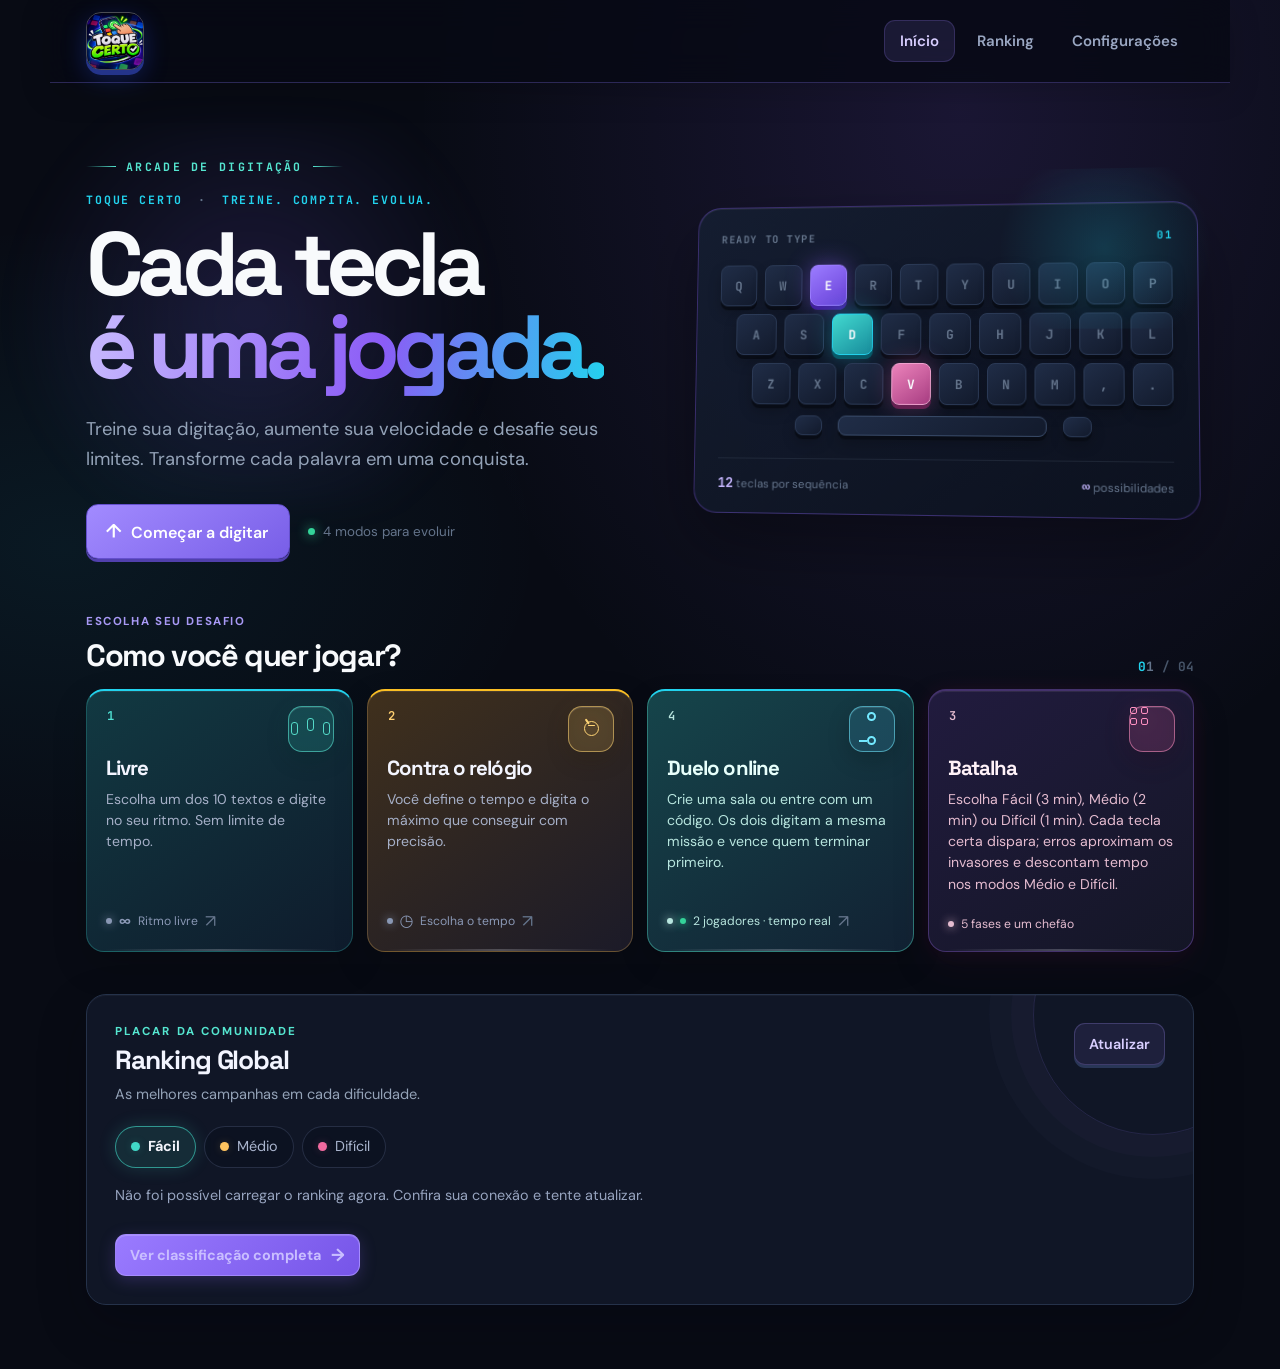
==== index.html @ 350b45e5 "Adiciona logo oficial e favicon Toque Certo" ====
<!doctype html>
<html lang="pt-BR">
<head>
<meta charset="utf-8">
<meta name="viewport" content="width=device-width, initial-scale=1, viewport-fit=cover">
<meta name="theme-color" content="#10121a">
<title>Toque Certo: treino de digitação</title>
<link rel="icon" type="image/png" sizes="96x96" href="assets/images/brand/favicon.png">
<link rel="apple-touch-icon" href="assets/images/brand/favicon.png">
<link rel="preconnect" href="https://fonts.googleapis.com">
<link rel="preconnect" href="https://fonts.gstatic.com" crossorigin>
<link rel="stylesheet" href="https://fonts.googleapis.com/css2?family=DM+Sans:wght@400;500;600;700&family=Space+Grotesk:wght@500;600;700&family=JetBrains+Mono:wght@400;500;700&display=swap">
<link rel="stylesheet" href="assets/css/styles.css?v=13-brand-logo">
</head>
<body>
<div class="wrap">
  <header class="top">
    <button class="logo" data-nav="home" aria-label="Toque Certo, voltar ao início"><img class="brand-logo" src="assets/images/brand/toque-certo-logo.png" alt="Toque Certo"></button>
    <nav class="primary-nav" aria-label="Navegação principal">
      <button class="nav-link active" type="button" data-nav="home" aria-current="page">Início</button>
      <button class="nav-link" type="button" data-nav="ranking">Ranking</button>
      <button class="nav-link" type="button" data-nav="settings">Configurações</button>
    </nav>
  </header>

  <main>
    <!-- INÍCIO -->
    <section id="v-home" class="view">
      <div class="hero redesign-hero">
        <div class="hero-copy">
          <div class="brand-kicker"><span></span> ARCADE DE DIGITAÇÃO <span></span></div>
          <p class="hero-overline">TOQUE CERTO <span>·</span> TREINE. COMPITA. EVOLUA.</p>
          <h1 class="hero-title">Cada tecla<br><em>é uma jogada.</em></h1>
          <p class="hero-subtitle">Treine sua digitação, aumente sua velocidade e desafie seus limites. Transforme cada palavra em uma conquista.</p>
          <div class="hero-actions"><button class="btn primary hero-cta" type="button" data-mode="1"><span class="cta-icon">↗</span> Começar a digitar</button><span class="hero-note"><i></i> 4 modos para evoluir</span></div>
        </div>
        <div class="hero-keyboard" aria-label="Ilustração de teclado com teclas iluminadas">
          <div class="keyboard-glow"></div><div class="keyboard-topline"><span>READY TO TYPE</span><b>01</b></div>
          <div class="key-row"><i>Q</i><i>W</i><i class="lit">E</i><i>R</i><i>T</i><i>Y</i><i>U</i><i>I</i><i>O</i><i>P</i></div>
          <div class="key-row indent"><i>A</i><i>S</i><i class="lit cyan">D</i><i>F</i><i>G</i><i>H</i><i>J</i><i>K</i><i>L</i></div>
          <div class="key-row indent-wide"><i>Z</i><i>X</i><i>C</i><i class="lit pink">V</i><i>B</i><i>N</i><i>M</i><i>,</i><i>.</i></div>
          <div class="key-row space-row"><i></i><i class="space"></i><i></i></div>
          <div class="keyboard-caption"><span><b>12</b> teclas por sequência</span><span><b>∞</b> possibilidades</span></div>
        </div>
      </div>
      <div class="section-heading"><div><span class="eyebrow">ESCOLHA SEU DESAFIO</span><h2>Como você quer jogar?</h2></div><span class="section-count">01 <i>/ 04</i></span></div>
      <div class="modes">
        <button class="mode" type="button" data-mode="1">
          <span class="legend" aria-hidden="true">1</span>
          <span class="mode-icon icon-free" aria-hidden="true"><span></span><span></span><span></span></span>
          <span class="mode-t">Livre</span>
          <span class="mode-d">Escolha um dos 10 textos e digite no seu ritmo. Sem limite de tempo.</span>
          <span class="meta"><b>∞</b> Ritmo livre <i class="mode-arrow">↗</i></span>
        </button>
        <button class="mode" type="button" data-mode="2">
          <span class="legend" aria-hidden="true">2</span>
          <span class="mode-icon icon-clock" aria-hidden="true"><i></i></span>
          <span class="mode-t">Contra o relógio</span>
          <span class="mode-d">Você define o tempo e digita o máximo que conseguir com precisão.</span>
          <span class="meta"><b>◷</b> Escolha o tempo <i class="mode-arrow">↗</i></span>
        </button>
        <button class="mode online" type="button" data-mode="4">
          <span class="legend" aria-hidden="true">4</span>
          <span class="mode-icon icon-online" aria-hidden="true"><i></i><i></i></span>
          <span class="mode-t">Duelo online</span>
          <span class="mode-d">Crie uma sala ou entre com um código. Os dois digitam a mesma missão e vence quem terminar primeiro.</span>
          <span class="meta"><b class="live-dot"></b> 2 jogadores · tempo real <i class="mode-arrow">↗</i></span>
        </button>
        <button class="mode battle" type="button" data-mode="3">
          <span class="legend" aria-hidden="true">3</span>
          <span class="mode-icon icon-battle" aria-hidden="true"><i></i><i></i><i></i><i></i></span>
          <span class="mode-t">Batalha</span>
          <span class="mode-d">Escolha Fácil (3 min), Médio (2 min) ou Difícil (1 min). Cada tecla certa dispara; erros aproximam os invasores e descontam tempo nos modos Médio e Difícil.</span>
          <span class="meta" id="battle-meta"><b>✦</b> 5 fases e um chefão <i class="mode-arrow">↗</i></span>
        </button>
      </div>
      <section class="global-ranking" aria-labelledby="ranking-title">
        <div class="ranking-heading">
          <div><span class="eyebrow">PLACAR DA COMUNIDADE</span><h2 id="ranking-title">Ranking Global</h2><p>As melhores campanhas em cada dificuldade.</p></div>
          <button class="ranking-refresh" id="ranking-refresh" type="button" aria-label="Atualizar ranking">Atualizar</button>
        </div>
        <div class="ranking-tabs" role="tablist" aria-label="Dificuldade do ranking">
          <button class="ranking-tab easy active" type="button" role="tab" aria-selected="true" data-ranking-difficulty="easy"><i aria-hidden="true"></i>Fácil</button>
          <button class="ranking-tab medium" type="button" role="tab" aria-selected="false" data-ranking-difficulty="medium"><i aria-hidden="true"></i>Médio</button>
          <button class="ranking-tab hard" type="button" role="tab" aria-selected="false" data-ranking-difficulty="hard"><i aria-hidden="true"></i>Difícil</button>
        </div>
        <p class="ranking-status" id="ranking-status" role="status" aria-live="polite">Carregando ranking…</p>
        <div class="ranking-table-head" id="ranking-columns" aria-hidden="true" hidden><span></span><span>Jogador</span><span>PPM total</span><span>Pontos</span><span>Tempo</span></div>
        <ol class="ranking-list" id="ranking-list" aria-label="Classificação"></ol>
        <button class="ranking-open" type="button" data-nav="ranking">Ver classificação completa <span aria-hidden="true">→</span></button>
      </section>
    </section>

    <!-- RANKING COMPLETO -->
    <section id="v-ranking" class="view" hidden>
      <div class="page-intro">
        <span class="eyebrow">PLACAR DA COMUNIDADE</span>
        <h1 class="page-title">Ranking Global</h1>
        <p class="page-copy">Confira todas as campanhas concluídas, ordenadas pela pontuação final.</p>
      </div>
      <section class="ranking-panel" aria-labelledby="full-ranking-title">
        <div class="ranking-heading">
          <div><h2 id="full-ranking-title">Classificação completa</h2><p>Resultados reais dos jogadores que venceram as cinco fases.</p></div>
          <button class="ranking-refresh" id="leaderboard-refresh" type="button">Atualizar</button>
        </div>
        <div class="ranking-tabs" role="tablist" aria-label="Filtrar ranking por dificuldade">
          <button class="ranking-tab easy active" type="button" role="tab" aria-selected="true" data-ranking-difficulty="easy"><i aria-hidden="true"></i>Fácil</button>
          <button class="ranking-tab medium" type="button" role="tab" aria-selected="false" data-ranking-difficulty="medium"><i aria-hidden="true"></i>Médio</button>
          <button class="ranking-tab hard" type="button" role="tab" aria-selected="false" data-ranking-difficulty="hard"><i aria-hidden="true"></i>Difícil</button>
        </div>
        <p class="ranking-status" id="leaderboard-status" role="status" aria-live="polite">Carregando classificação…</p>
        <div class="ranking-table-head" id="leaderboard-columns" aria-hidden="true" hidden><span></span><span>Jogador</span><span>PPM total</span><span>Pontos</span><span>Tempo</span></div>
        <ol class="ranking-list full-ranking-list" id="leaderboard-list" aria-label="Classificação completa"></ol>
        <button class="ranking-more" id="leaderboard-more" type="button" hidden>Carregar mais jogadores</button>
      </section>
    </section>

    <!-- CONFIGURAÇÕES -->
    <section id="v-settings" class="view" hidden>
      <div class="page-intro">
        <span class="eyebrow">PREFERÊNCIAS DO JOGO</span>
        <h1 class="page-title">Configurações</h1>
        <p class="page-copy">Ajuste o som e as regras de acentuação para treinar do seu jeito.</p>
      </div>
      <section class="settings-panel" aria-labelledby="preferences-title">
        <div class="settings-section">
          <span class="section-kicker">EXPERIÊNCIA</span>
          <h2 id="preferences-title">Preferências</h2>
          <div class="setting-row">
            <div><strong>Som do jogo</strong><p>Efeitos de tecla, acerto e batalha.</p></div>
            <button class="tgl setting-toggle" id="t-sound" type="button" aria-pressed="true">Som ligado</button>
          </div>
          <div class="setting-row">
            <div><strong>Acentuação</strong><p>Essa preferência vale somente para o Modo Livre.</p></div>
            <button class="tgl setting-toggle" id="t-acc" type="button" title="Com acentos opcionais, digitar a no lugar de á ou c no lugar de ç conta como acerto.">Acentos obrigatórios</button>
          </div>
        </div>
        <div class="settings-section about-section">
          <span class="section-kicker">TOQUE CERTO</span>
          <h2>Sobre o projeto</h2>
          <p>Desenvolvido por <strong>Marcos Vinicius.</strong></p>
          <div class="about-links">
            <a href="https://github.com/marcos-scox" target="_blank" rel="noopener noreferrer">GitHub <span aria-hidden="true">↗</span></a>
            <a href="https://github.com/marcos-scox/jogo-das-teclas" target="_blank" rel="noopener noreferrer">Repositório <span aria-hidden="true">↗</span></a>
          </div>
        </div>
      </section>
    </section>

    <!-- LISTA DE TEXTOS -->
    <section id="v-list" class="view" hidden>
      <div class="bar"><button class="back" type="button" data-act="home">Voltar</button></div>
      <h2 class="v-title" id="l-title">Modo livre</h2>
      <p class="v-sub" id="l-sub"></p>
      <div class="timepick" id="timepick" hidden>
        <span class="tp-label" id="tp-label">Tempo da prova</span>
        <div class="tp-opts" role="group" aria-labelledby="tp-label">
          <button class="chip" type="button" data-sec="30">30 s</button>
          <button class="chip" type="button" data-sec="60">1 min</button>
          <button class="chip" type="button" data-sec="120">2 min</button>
          <button class="chip" type="button" data-sec="180">3 min</button>
          <button class="chip" type="button" data-sec="300">5 min</button>
        </div>
        <div class="tp-custom" id="tp-custom">
          <label for="tp-min">Outro:</label>
          <input id="tp-min" type="number" min="0" max="10" inputmode="numeric" aria-label="Minutos" placeholder="0"> min
          <input id="tp-sec" type="number" min="0" max="59" inputmode="numeric" aria-label="Segundos" placeholder="0"> s
        </div>
        <p class="tp-note" id="tp-note"></p>
      </div>
      <ul class="tlist" id="tlist"></ul>
    </section>

    <!-- DIGITAÇÃO -->
    <section id="v-type" class="view" hidden>
      <div class="bar">
        <button class="back" type="button" data-act="list">Trocar texto</button>
        <button class="ghost" type="button" data-act="restart">Recomeçar</button>
      </div>
      <h2 class="v-title" id="ty-title"></h2>
      <div class="stats">
        <div><span>PPM</span><strong id="s-ppm">0</strong></div>
        <div><span>Precisão</span><strong id="s-acc">100%</strong></div>
        <div><span id="s-time-l">Tempo</span><strong id="s-time">0:00</strong></div>
        <div><span id="s-prog-l">Progresso</span><strong id="s-prog">0%</strong></div>
      </div>
      <div class="tx-box" id="ty-box">
        <div class="tx-view" id="ty-text"></div>
        <div class="tx-blur">Clique aqui para continuar digitando</div>
      </div>
      <div class="progress"><i id="ty-bar"></i></div>
      <p class="hint" id="ty-hint"></p>
    </section>

    <!-- RESULTADO -->
    <section id="v-result" class="view" hidden>
      <h2 class="v-title" id="r-title">Texto concluído</h2>
      <p class="v-sub" id="r-sub"></p>
      <div class="r-main">
        <div class="r-ppm"><strong id="r-ppm">0</strong><span>palavras por minuto</span></div>
        <dl class="r-grid">
          <div><dt>Precisão</dt><dd id="r-acc"></dd></div>
          <div><dt>Tempo</dt><dd id="r-time"></dd></div>
          <div><dt>Teclas erradas</dt><dd id="r-wrong"></dd></div>
          <div><dt>Caracteres certos</dt><dd id="r-chars"></dd></div>
        </dl>
      </div>
      <p class="r-level" id="r-level"></p>
      <div class="r-keys">
        <h3>Teclas que mais travaram você</h3>
        <div class="keyrow" id="r-keys"></div>
      </div>
      <p class="tip" id="r-tip"></p>
      <div class="actions">
        <button class="btn primary" type="button" data-act="repeat">Repetir texto</button>
        <button class="btn" type="button" data-act="list">Escolher outro texto</button>
        <button class="btn" type="button" data-act="home">Menu inicial</button>
      </div>
      <p class="hint"><kbd>Enter</kbd> repete o texto. PPM conta 5 caracteres certos como uma palavra.</p>
    </section>

    <!-- DUELO ONLINE -->
    <section id="v-online" class="view" hidden>
      <div class="page-intro online-intro">
        <span class="eyebrow">DISPUTA EM TEMPO REAL</span>
        <h1 class="page-title">Duelo online</h1>
        <p class="page-copy">Crie uma sala e envie o código para alguém, ou entre em uma sala existente. A missão é igual para os dois.</p>
      </div>
      <section class="online-panel" id="online-panel" aria-live="polite"></section>
    </section>
    <!-- BATALHA -->
    <section id="v-game" class="view" hidden>
      <div class="bar">
        <button class="back" type="button" data-act="quit">Sair da batalha</button>
      </div>
      <div class="g-frame" id="g-frame">
        <div class="hud">
          <div><span class="l" id="h-phase">Fase 1 de 5</span><strong id="h-name">Gosmas lunares</strong></div>
          <div class="hud-def" id="h-def" data-left="5"><span class="l">Defesa</span><div class="pips"><i class="on"></i><i class="on"></i><i class="on"></i><i class="on"></i><i class="on"></i></div></div>
          <div><span class="l">Tempo</span><strong id="h-time">3:00</strong></div>
          <div class="hud-score"><span class="l">Pontos</span><strong id="h-score">0</strong><em class="combo" id="h-combo">x1</em></div>
        </div>
        <div class="timebar"><i id="h-bar"></i></div>
        <canvas id="g-canvas" aria-label="Campo de batalha: sua nave à esquerda, invasores à direita"></canvas>
        <div class="tx-box" id="g-box">
          <div class="tx-view" id="g-text"></div>
          <div class="tx-blur"></div>
        </div>
        <div class="g-over" id="g-over" hidden></div>
      </div>
      <p class="hint"><kbd>Esc</kbd> pausa a fase. Cada tecla certa dispara; cada erro aproxima os invasores uma linha.</p>
    </section>
  </main>
</div>
<dialog class="phase-modal" id="phase-modal" aria-labelledby="phase-modal-title">
  <div class="phase-modal-head"><div><span class="eyebrow">DETALHES DA CAMPANHA</span><h2 id="phase-modal-title">Resultado por fase</h2><p id="phase-modal-player"></p></div><button class="phase-modal-close" type="button" aria-label="Fechar detalhes">Fechar</button></div>
  <div class="phase-modal-summary" id="phase-modal-summary"></div>
  <div class="phase-modal-list" id="phase-modal-list"></div>
</dialog>
<input id="trap" type="text" autocomplete="off" autocorrect="off" autocapitalize="off" spellcheck="false" aria-label="Digite o texto aqui">

<script src="assets/js/supabase-config.js"></script>
<script src="assets/js/app.js?v=22-duel-art"></script>
</body>
</html>
---- assets/css/styles.css ----
:root{
  color-scheme:dark;
  --bg:#090D1B;
  --surface:#11182A;
  --surface-raised:#151D32;
  --surface-soft:#0E1526;
  --line:#25314A;
  --ink:#F3F5FF;
  --muted:#9AA7C2;
  --pending:#7886A2;
  --key-top:#1A2440;
  --key-side:#293657;
  --brand:#9A83FF;
  --brand-side:#6550CE;
  --brand-ink:#FFFFFF;
  --accent:#B8A6FF;
  --accent-side:#7A64E9;
  --accent-ink:#17132B;
  --caret:#B8A6FF;
  --good:#55D6AF;
  --bad:#FF788E;
  --bad-bg:#3A1F31;
  --ui:"DM Sans","Segoe UI",system-ui,-apple-system,sans-serif;
  --display:"Space Grotesk","DM Sans",system-ui,sans-serif;
  --mono:"JetBrains Mono",ui-monospace,"Cascadia Mono",Consolas,"Liberation Mono",monospace;
  box-sizing:border-box;
  padding-top:env(safe-area-inset-top,0px);
  padding-bottom:env(safe-area-inset-bottom,0px);
}
*,*::before,*::after{box-sizing:border-box}
html{scroll-padding-top:env(safe-area-inset-top,0px)}
body{margin:0;background:var(--bg);color:var(--ink);font-family:var(--ui);font-size:17px;line-height:1.5;-webkit-font-smoothing:antialiased}
[hidden]{display:none !important}
button{font-family:inherit}
:focus-visible{outline:3px solid var(--caret);outline-offset:3px}
.wrap{max-width:1040px;margin:0 auto;padding:0 20px 56px}

/* topo */
.top{display:flex;align-items:center;justify-content:space-between;gap:12px;padding:16px 0 8px}
.logo{display:inline-flex;align-items:center;gap:10px;background:none;border:0;padding:4px 0;color:var(--ink);font-size:1.05rem;font-weight:700;cursor:pointer}
.logo .mini{display:inline-grid;place-items:center;width:30px;height:30px;border-radius:8px;background:var(--accent);color:var(--accent-ink);border:1px solid var(--accent-side);box-shadow:0 3px 0 var(--accent-side);font-size:.95rem}
.toggles{display:flex;gap:8px;flex-wrap:wrap;justify-content:flex-end}
.tgl{font-size:.85rem;padding:6px 12px;border-radius:9px;border:1px solid var(--key-side);background:var(--key-top);color:var(--ink);box-shadow:0 3px 0 var(--key-side);cursor:pointer}
.tgl:active{transform:translateY(2px);box-shadow:0 1px 0 var(--key-side)}
.tgl[aria-pressed="false"]{color:var(--muted)}

/* início */
.hero{padding:36px 0 8px}
.caps{display:flex;flex-wrap:wrap;gap:12px clamp(16px,3vw,32px);margin:0}
.word{display:flex;gap:clamp(5px,.9vw,9px)}
.cap{width:clamp(40px,7.4vw,76px);aspect-ratio:1;display:grid;place-items:center;font-size:clamp(1.35rem,3.7vw,2.5rem);font-weight:700;color:var(--ink);background:var(--key-top);border:1px solid var(--key-side);border-radius:clamp(8px,1.4vw,14px);box-shadow:0 clamp(4px,.7vw,7px) 0 var(--key-side);transition:transform .07s ease,box-shadow .07s ease,background-color .07s ease}
.cap.down{transform:translateY(clamp(3px,.55vw,6px));box-shadow:0 1px 0 var(--key-side);background:var(--accent);color:var(--accent-ink)}
.lead{max-width:54ch;margin:26px 0 0;font-size:1.15rem;color:var(--muted)}
.modes{display:grid;grid-template-columns:1fr 1fr 1.65fr;gap:18px;margin-top:30px}
.mode{position:relative;display:flex;flex-direction:column;gap:6px;min-height:200px;padding:46px 20px 20px;text-align:left;color:var(--ink);background:var(--key-top);border:1px solid var(--key-side);border-radius:16px;box-shadow:0 7px 0 var(--key-side);cursor:pointer;transition:transform .08s ease,box-shadow .08s ease}
.mode:active{transform:translateY(5px);box-shadow:0 2px 0 var(--key-side)}
.mode .legend{position:absolute;top:12px;left:16px;font-family:var(--mono);font-size:1rem;color:var(--muted)}
.mode .mode-t{display:block;margin:0;font-size:1.55rem;line-height:1.15;font-weight:700}
.mode .mode-d{display:block;margin:0;color:var(--muted);font-size:.98rem;max-width:40ch}
.mode .meta{margin-top:auto;padding-top:12px;font-size:.88rem;color:var(--muted)}
.mode.battle{background:var(--accent);border-color:var(--accent-side);box-shadow:0 7px 0 var(--accent-side);color:var(--accent-ink)}
.mode.battle:active{box-shadow:0 2px 0 var(--accent-side)}
.mode.battle .mode-d,.mode.battle .legend,.mode.battle .meta{color:var(--accent-ink);opacity:.8}
.mode.battle svg{position:absolute;top:14px;right:18px;width:54px;height:auto}
.global-ranking{margin-top:34px;padding:22px;background:var(--surface);border:1px solid var(--line);border-radius:16px}
.ranking-heading{display:flex;align-items:center;justify-content:space-between;gap:14px}
.ranking-heading h2{margin:0;font-size:1.45rem;line-height:1.2}
.ranking-heading p{margin:5px 0 0;color:var(--muted);font-size:.92rem}
.ranking-refresh{flex:0 0 auto;padding:7px 12px;border:1px solid var(--key-side);border-radius:9px;background:var(--key-top);color:var(--ink);box-shadow:0 3px 0 var(--key-side);cursor:pointer}
.ranking-refresh:active{transform:translateY(2px);box-shadow:0 1px 0 var(--key-side)}
.ranking-tabs{display:flex;flex-wrap:wrap;gap:8px;margin-top:18px}
.ranking-tab{display:inline-flex;align-items:center;gap:8px;padding:8px 14px;border:1px solid var(--line);border-radius:999px;background:transparent;color:var(--muted);font:inherit;cursor:pointer}
.ranking-tab i{width:9px;height:9px;border-radius:50%;background:#3BB879}
.ranking-tab.medium i{background:#E8B940}.ranking-tab.hard i{background:#E65C67}
.ranking-tab.active{border-color:var(--brand);background:color-mix(in srgb,var(--brand) 10%,var(--surface));color:var(--ink);font-weight:700}
.ranking-status{min-height:1.5em;margin:14px 0 8px;color:var(--muted);font-size:.9rem}
.ranking-list{list-style:none;display:grid;gap:8px;margin:0;padding:0}
.ranking-row{display:grid;grid-template-columns:42px minmax(0,1fr) auto;align-items:center;gap:12px;padding:10px 14px;border:1px solid var(--line);border-radius:11px;background:var(--key-top)}
.ranking-position{display:grid;place-items:center;width:32px;height:32px;border-radius:9px;background:var(--bg);font-family:var(--mono);font-weight:700}
.ranking-row.rank-1 .ranking-position{background:#F1C75B;color:#372600}
.ranking-row.rank-2 .ranking-position{background:#C5CEDC;color:#263044}
.ranking-row.rank-3 .ranking-position{background:#D99B71;color:#351B0D}
.ranking-player{min-width:0;overflow:hidden;text-overflow:ellipsis;white-space:nowrap;font-weight:600}
.ranking-date{display:block;color:var(--muted);font-size:.78rem;font-weight:400}
.ranking-score{font-family:var(--mono);font-size:1.1rem;font-weight:700;font-variant-numeric:tabular-nums;text-align:right}
@media (max-width:780px){.modes{grid-template-columns:1fr}.mode{min-height:0}.battle-slot{grid-template-columns:minmax(0,1fr) 80px}.global-ranking{padding:18px}}
@media (max-width:460px){.global-ranking{padding:14px}.ranking-row{grid-template-columns:36px minmax(0,1fr) auto;gap:8px;padding:9px}.ranking-position{width:30px;height:30px}.ranking-score{font-size:1rem}.ranking-date{font-size:.72rem}}

/* barras e títulos de tela */
.bar{display:flex;align-items:center;justify-content:space-between;gap:12px;margin-top:14px}
.back,.ghost{font-size:.92rem;padding:7px 14px;border-radius:9px;border:1px solid var(--key-side);background:var(--key-top);color:var(--ink);box-shadow:0 3px 0 var(--key-side);cursor:pointer}
.back:active,.ghost:active{transform:translateY(2px);box-shadow:0 1px 0 var(--key-side)}
.v-title{margin:18px 0 4px;font-size:clamp(1.6rem,3.5vw,2.2rem);line-height:1.15;font-weight:700}
.v-sub{margin:0;color:var(--muted);max-width:62ch}

/* escolha de tempo */
.timepick{margin-top:18px;display:flex;flex-wrap:wrap;align-items:center;gap:12px 16px;padding:14px 16px;background:var(--surface);border:1px solid var(--line);border-radius:14px}
.tp-label{font-weight:600}
.tp-opts{display:flex;flex-wrap:wrap;gap:8px}
.chip{font-size:.95rem;padding:7px 14px;border-radius:9px;border:1px solid var(--key-side);background:var(--key-top);color:var(--ink);box-shadow:0 3px 0 var(--key-side);cursor:pointer}
.chip:active{transform:translateY(2px);box-shadow:0 1px 0 var(--key-side)}
.chip[aria-pressed="true"]{background:var(--brand);border-color:var(--brand-side);box-shadow:0 3px 0 var(--brand-side);color:var(--brand-ink)}
.tp-custom{display:flex;align-items:center;gap:6px;color:var(--muted);font-size:.95rem}
.tp-custom input{width:3.8em;font:inherit;color:var(--ink);padding:6px 8px;border-radius:8px;border:1px solid var(--line);background:var(--key-top)}
.tp-custom.on input{border-color:var(--brand);box-shadow:0 0 0 2px var(--brand)}
.tp-note{flex-basis:100%;margin:0;font-size:.88rem;color:var(--muted)}
.tp-note.err{color:var(--bad)}

/* lista de textos */
.tlist{list-style:none;margin:20px 0 0;padding:0;display:grid;grid-template-columns:repeat(2,minmax(0,1fr));gap:14px}
@media (max-width:700px){.tlist{grid-template-columns:1fr}}
.trow{width:100%;display:grid;gap:4px;padding:14px 16px;text-align:left;color:var(--ink);background:var(--surface);border:1px solid var(--line);border-radius:12px;box-shadow:0 3px 0 var(--line);cursor:pointer}
.trow:active{transform:translateY(2px);box-shadow:0 1px 0 var(--line)}
.tr-head{display:flex;justify-content:space-between;align-items:baseline;gap:12px}
.tr-head strong{font-size:1.08rem;font-weight:600}
.tr-prev{color:var(--muted);font-size:.92rem;white-space:nowrap;overflow:hidden;text-overflow:ellipsis}
.tr-meta{display:flex;flex-wrap:wrap;gap:4px 16px;color:var(--muted);font-size:.82rem}
.tr-meta .rec{color:var(--good);font-weight:600}
.lvl{display:inline-flex;align-items:center;gap:6px;font-size:.8rem;color:var(--muted);white-space:nowrap}
.lvl .bars{display:inline-flex;gap:2px}
.lvl .bars i{width:5px;height:12px;border-radius:2px;background:var(--line)}
.lvl.l1 .bars i:nth-child(-n+1),.lvl.l2 .bars i:nth-child(-n+2),.lvl.l3 .bars i:nth-child(-n+3){background:var(--brand)}

/* digitação */
.stats{display:flex;margin:16px 0 12px;background:var(--surface);border:1px solid var(--line);border-radius:14px;overflow:hidden}
.stats > div{flex:1;padding:10px 16px;min-width:0}
.stats > div + div{border-left:1px solid var(--line)}
.stats span{display:block;font-size:.8rem;color:var(--muted)}
.stats strong{display:block;font-size:clamp(1.25rem,3vw,1.7rem);line-height:1.2;font-weight:700;font-variant-numeric:tabular-nums}
@media (max-width:560px){.stats{flex-wrap:wrap}.stats > div{flex:1 1 50%}.stats > div:nth-child(3){border-left:0}.stats > div:nth-child(n+3){border-top:1px solid var(--line)}}
.tx-box{position:relative;padding:18px 22px;background:var(--surface);border:1px solid var(--line);border-radius:14px;cursor:text}
.tx-view{--lh:clamp(2rem,4.6vw,2.4rem);height:calc(var(--lh) * 3);overflow:hidden;font-family:var(--mono);font-size:clamp(1.02rem,2.4vw,1.38rem);line-height:var(--lh);white-space:pre-wrap;overflow-wrap:break-word;color:var(--pending)}
.tx-inner{position:relative;transition:transform .14s ease}
.c{position:relative;border-radius:3px}
.c.ok{color:var(--ink)}
.c.bad{color:var(--bad);background:var(--bad-bg)}
.c.sp.bad{background:var(--bad)}
.c.was{text-decoration:underline 2px var(--bad);text-underline-offset:6px}
.c.miss{color:var(--bad);background:var(--bad-bg)}
.c.cur{background:color-mix(in srgb,var(--caret) 20%,transparent)}
.c.cur::before{content:"";position:absolute;left:-1px;top:.12em;bottom:0;width:2px;border-radius:2px;background:var(--caret);animation:blink 1.05s steps(1) infinite}
.c.shake{animation:nudge .2s ease}
@keyframes blink{50%{opacity:0}}
@keyframes nudge{25%{transform:translateX(-2px)}75%{transform:translateX(2px)}}
.tx-blur{position:absolute;inset:0;display:grid;place-items:center;border-radius:inherit;background:color-mix(in srgb,var(--surface) 82%,transparent);font-weight:600;color:var(--ink);opacity:0;pointer-events:none;transition:opacity .15s}
.tx-box.blurred .tx-blur{opacity:1}
#trap{position:absolute;left:0;top:0;width:1px;height:1px;opacity:0;border:0;padding:0;font-size:16px;pointer-events:none;caret-color:transparent;background:transparent;color:transparent}
.progress{height:5px;margin-top:12px;background:var(--line);border-radius:3px;overflow:hidden}
.progress i{display:block;height:100%;background:var(--brand);transform-origin:left;transform:scaleX(0);transition:transform .1s linear}
.hint{margin:12px 0 0;font-size:.9rem;color:var(--muted)}
kbd{font-family:var(--mono);font-size:.85em;padding:1px 6px;border-radius:5px;border:1px solid var(--key-side);background:var(--key-top);box-shadow:0 2px 0 var(--key-side);color:var(--ink)}

/* resultado */
.r-main{display:grid;grid-template-columns:auto 1fr;gap:20px 40px;align-items:center;margin-top:20px;padding:22px 24px;background:var(--surface);border:1px solid var(--line);border-radius:16px}
.r-ppm strong{display:block;font-size:clamp(4rem,12vw,6.8rem);line-height:.9;font-weight:700;letter-spacing:-.02em;font-variant-numeric:tabular-nums}
.r-ppm span{color:var(--muted)}
.r-grid{display:grid;grid-template-columns:repeat(2,minmax(0,1fr));gap:14px 28px;margin:0}
.r-grid dt{font-size:.82rem;color:var(--muted)}
.r-grid dd{margin:0;font-size:1.35rem;font-weight:600;font-variant-numeric:tabular-nums}
@media (max-width:600px){.r-main{grid-template-columns:1fr}}
.r-level{margin:16px 0 0;font-size:1.05rem}
.r-badge{display:inline-block;margin-left:8px;padding:2px 10px;border-radius:999px;background:var(--accent);color:var(--accent-ink);font-size:.85rem;font-weight:700;vertical-align:middle}
.r-keys h3,.ov-keys h4{margin:26px 0 0;font-size:1.05rem;font-weight:600}
.keyrow{display:flex;flex-wrap:wrap;gap:14px;margin-top:12px}
.pk{display:grid;justify-items:center;gap:8px}
.pk-cap{min-width:48px;height:48px;padding:0 10px;display:grid;place-items:center;font-family:var(--mono);font-size:1.25rem;color:var(--ink);background:var(--key-top);border:1px solid var(--key-side);border-radius:9px;box-shadow:0 4px 0 var(--key-side)}
.pk-cap.wide{min-width:110px;font-family:var(--ui);font-size:.95rem}
.pk-n{font-size:.8rem;color:var(--bad)}
.none{margin:8px 0 0;color:var(--good);font-weight:600}
.tip{margin:24px 0 0;padding:12px 16px;border-left:4px solid var(--accent);background:var(--surface);border-radius:0 10px 10px 0;max-width:70ch}
.actions{display:flex;flex-wrap:wrap;gap:12px;margin-top:26px}
.btn{font-size:1rem;font-weight:600;padding:11px 18px;border-radius:11px;border:1px solid var(--key-side);background:var(--key-top);color:var(--ink);box-shadow:0 4px 0 var(--key-side);cursor:pointer}
.btn:active{transform:translateY(3px);box-shadow:0 1px 0 var(--key-side)}
.btn.primary{background:var(--brand);color:var(--brand-ink);border-color:var(--brand-side);box-shadow:0 4px 0 var(--brand-side)}
.btn.primary:active{box-shadow:0 1px 0 var(--brand-side)}

/* batalha */
.g-frame{
  --surface:#161A3C;--line:#2C3166;--ink:#E7E9F7;--muted:#A3A8CC;--pending:#7F86AE;
  --key-top:#272C57;--key-side:#0B0D24;--caret:#FFC048;--bad:#FF6B73;--bad-bg:#4A1D2B;
  --brand:#8C8FFF;--brand-side:#5558C9;--brand-ink:#0E1030;--good:#4CD3A0;
  position:relative;margin-top:14px;background:#0F1230;border:1px solid #2C3166;border-radius:18px;overflow:hidden;color:var(--ink)
}
.hud{display:flex;flex-wrap:wrap;align-items:center;gap:8px 26px;padding:12px 18px}
.hud .l{display:block;font-size:.74rem;color:var(--muted)}
.hud strong{font-size:1.12rem;font-weight:700;font-variant-numeric:tabular-nums}
.hud-score{margin-left:auto;text-align:right}
.combo{margin-left:6px;font-style:normal;font-weight:700;font-size:.95rem;color:var(--muted)}
.combo.hot{color:#FFC048}
.pips{display:flex;gap:4px;margin-top:4px}
.pips i{width:18px;height:10px;border-radius:3px;background:#3A2440}
.pips i.on{background:#4CD3A0}
.hud-def[data-left="2"] .pips i.on{background:#FFC048}
.hud-def[data-left="1"] .pips i.on{background:#FF6B73}
.timebar{height:4px;background:#232758}
.timebar i{display:block;height:100%;background:#FFC048;transform-origin:left}
.timebar i.low{background:#FF6B73}
#g-canvas{display:block;width:100%;height:clamp(210px,40vh,340px);touch-action:manipulation}
.g-frame .tx-box{border:0;border-top:1px solid var(--line);border-radius:0}
.g-frame .tx-view{--lh:clamp(1.9rem,4.2vw,2.2rem);font-size:clamp(.98rem,2.2vw,1.25rem)}
.g-frame .tx-blur{display:none}
.g-over{position:absolute;inset:0;display:grid;place-items:center;padding:16px;overflow:auto;background:rgba(9,11,32,.74);backdrop-filter:blur(3px);-webkit-backdrop-filter:blur(3px)}
.ov-card{width:100%;max-width:540px;padding:22px 24px;background:#1A1E44;border:1px solid #363C7C;border-radius:16px}
.ov-step{margin:0;color:#FFC048;font-weight:600;font-size:.95rem}
.ov-card h3{margin:4px 0 8px;font-size:clamp(1.4rem,3.4vw,1.9rem);line-height:1.15}
.ov-card p{margin:0 0 10px;color:var(--muted)}
.ov-card p strong{color:var(--ink)}
.ov-stats{display:grid;grid-template-columns:repeat(3,minmax(0,1fr));gap:10px 18px;margin:14px 0}
.ov-stats dt{font-size:.76rem;color:var(--muted)}
.ov-stats dd{margin:0;font-size:1.2rem;font-weight:700;font-variant-numeric:tabular-nums}
@media (max-width:480px){.ov-stats{grid-template-columns:repeat(2,minmax(0,1fr))}}
.ov-keys h4{margin-top:6px}
.ov-keys .pk-cap{min-width:40px;height:40px;font-size:1.05rem}
.ov-keys .pk-cap.wide{min-width:90px}
.ov-actions{display:flex;flex-wrap:wrap;gap:10px;margin-top:16px}
.ov-hint{margin-top:12px !important;font-size:.86rem}
.difficulty-options{display:grid;grid-template-columns:repeat(3,minmax(0,1fr));gap:10px;margin-top:14px}
.difficulty-option{display:flex;flex-direction:column;align-items:flex-start;gap:6px;min-height:112px;text-align:left;white-space:normal}
.difficulty-option strong{font-size:1rem}
.difficulty-option span{font-size:.84rem;color:var(--muted);font-weight:400}
.rank-name-field{display:grid;gap:5px;margin-top:12px;color:var(--ink);font-weight:600}
.rank-name-field input{width:100%;padding:9px 11px;border:1px solid #555B8E;border-radius:9px;background:#111532;color:#F3F4FF;font:inherit}
.rank-name-help{font-size:.82rem;color:var(--muted);font-weight:400}
.rank-name-error{min-height:1.2em;margin:4px 0 0 !important;color:#FF8E96 !important;font-size:.86rem}
.rank-submit-status{padding:10px 12px;border:1px solid #363C7C;border-radius:9px;background:#111532;color:#D9E0FF !important}
@media (max-width:650px){.difficulty-options{grid-template-columns:1fr}.difficulty-option{min-height:0}}

@media (prefers-reduced-motion: reduce){
  *,*::before,*::after{transition:none !important;animation:none !important}
}


/* ===================== REDESIGN DA INTERFACE ===================== */
html{scroll-behavior:smooth;scroll-padding-top:88px}
body{
  min-height:100vh;
  background:
    radial-gradient(ellipse at 8% -8%,rgba(121,91,230,.18),transparent 34rem),
    radial-gradient(ellipse at 92% 22%,rgba(76,88,180,.1),transparent 30rem),
    var(--bg);
}
.wrap{max-width:1180px;padding:0 clamp(16px,3.2vw,36px) 64px}
.top{
  position:sticky;top:0;z-index:30;
  display:grid;grid-template-columns:auto 1fr;align-items:center;gap:20px;
  margin:0 calc(clamp(16px,3.2vw,36px) * -1);padding:12px clamp(16px,3.2vw,36px);
  border-bottom:1px solid rgba(109,124,169,.16);
  background:rgba(9,13,27,.86);backdrop-filter:blur(16px);-webkit-backdrop-filter:blur(16px)
}
.logo{gap:11px;color:var(--ink);font:700 1.03rem var(--display);letter-spacing:-.025em}
.logo .mini{width:34px;height:34px;border:1px solid rgba(196,183,255,.45);border-radius:11px;background:linear-gradient(145deg,#a992ff,#7055df);color:#fff;box-shadow:0 5px 16px rgba(120,91,230,.25);font:700 1rem var(--display)}
.primary-nav{display:flex;align-items:center;justify-content:flex-end;gap:6px}
.nav-link{min-height:42px;padding:8px 15px;border:1px solid transparent;border-radius:11px;background:transparent;color:var(--muted);font:600 .94rem var(--ui);cursor:pointer;transition:background .18s ease,color .18s ease,border-color .18s ease,transform .18s ease}
.nav-link:hover{background:rgba(156,131,255,.08);color:var(--ink)}
.nav-link.active{border-color:rgba(156,131,255,.2);background:rgba(156,131,255,.12);color:#D8CEFF}
.hero{padding:clamp(34px,6vw,68px) 0 0}
.caps{gap:12px clamp(10px,2vw,22px)}
.cap{color:#F4F1FF;background:linear-gradient(160deg,#202a46,#141b30);border-color:#34405f;border-radius:clamp(10px,1.5vw,16px);box-shadow:0 5px 0 #080b16,0 10px 26px rgba(0,0,0,.2);font-family:var(--display)}
.cap.down{background:linear-gradient(150deg,#b6a5ff,#876be9);color:#15112a;box-shadow:0 1px 0 #5946b5}
.lead{max-width:60ch;margin-top:24px;color:#AAB5CE;font-size:clamp(1rem,1.6vw,1.14rem)}
.eyebrow,.section-kicker{display:block;color:#A899F5;font-size:.72rem;font-weight:700;letter-spacing:.14em}
.modes{grid-template-columns:repeat(3,minmax(0,1fr));gap:16px;margin-top:34px}
.mode{
  min-height:236px;padding:58px 22px 21px;gap:9px;
  border:1px solid rgba(122,139,184,.22);border-radius:20px;
  background:linear-gradient(155deg,rgba(24,34,57,.96),rgba(16,24,42,.98));
  box-shadow:0 14px 34px rgba(0,0,0,.16),inset 0 1px 0 rgba(255,255,255,.025);
  transition:transform .2s ease,border-color .2s ease,box-shadow .2s ease,background .2s ease
}
.mode:hover{transform:translateY(-3px);border-color:rgba(165,145,255,.5);box-shadow:0 18px 36px rgba(0,0,0,.22),0 0 26px rgba(134,105,235,.08)}
.mode:active{transform:translateY(-1px);box-shadow:0 8px 22px rgba(0,0,0,.2)}
.mode .legend{top:17px;left:20px;color:#8896B4;font:600 .82rem var(--mono)}
.mode .mode-t{font:700 clamp(1.2rem,1.9vw,1.5rem)/1.15 var(--display);letter-spacing:-.03em}
.mode .mode-d{max-width:42ch;color:#A6B0C8;font-size:.93rem;line-height:1.55}
.mode .meta{padding-top:12px;color:#8997B4;font-size:.82rem}
.mode-icon{position:absolute;top:15px;right:18px;display:grid;place-items:center;width:38px;height:38px;border:1px solid rgba(169,148,255,.2);border-radius:12px;background:rgba(157,132,255,.1);color:#C5B9FF}
.icon-free{grid-auto-flow:column;gap:3px}
.icon-free span{width:7px;height:13px;border:1px solid currentColor;border-radius:3px;opacity:.86}
.icon-free span:nth-child(2){transform:translateY(-4px)}
.icon-clock::before{content:"";position:absolute;width:15px;height:15px;border:1.7px solid currentColor;border-radius:50%}
.icon-clock::after{content:"";position:absolute;width:1.7px;height:6px;left:19px;top:11px;border-radius:2px;background:currentColor;transform:rotate(-35deg);transform-origin:bottom}
.icon-clock i{position:absolute;width:7px;height:1.7px;left:19px;top:18px;border-radius:2px;background:currentColor}
.icon-battle{grid-template-columns:repeat(2,7px);grid-template-rows:repeat(2,7px);gap:4px}
.icon-battle i{width:7px;height:7px;border:1px solid currentColor;border-radius:2px}
.mode.battle{border-color:rgba(174,153,255,.48);background:linear-gradient(145deg,#322B5B,#211D43 72%);color:var(--ink);box-shadow:0 16px 36px rgba(81,62,160,.18),inset 0 1px 0 rgba(255,255,255,.05)}
.mode.battle .mode-t{color:#F6F2FF}
.mode.battle .mode-d,.mode.battle .legend,.mode.battle .meta{color:#C2BADF;opacity:1}
.mode.battle .mode-icon{border-color:rgba(197,183,255,.3);background:rgba(185,164,255,.12);color:#D1C5FF}
.global-ranking,.ranking-panel,.settings-panel{
  margin-top:26px;padding:clamp(18px,3vw,28px);
  border:1px solid rgba(122,139,184,.2);border-radius:20px;
  background:linear-gradient(160deg,rgba(20,29,49,.94),rgba(15,23,40,.97));
  box-shadow:0 16px 40px rgba(0,0,0,.16),inset 0 1px 0 rgba(255,255,255,.025)
}
.ranking-heading{align-items:flex-start}
.ranking-heading h2{margin:5px 0 0;font:700 clamp(1.35rem,2.5vw,1.7rem)/1.2 var(--display);letter-spacing:-.035em}
.ranking-heading p{margin:7px 0 0;color:var(--muted);font-size:.91rem}
.ranking-refresh,.ranking-open,.ranking-more{
  min-height:42px;padding:9px 14px;border:1px solid rgba(158,139,244,.26);border-radius:11px;
  background:rgba(156,131,255,.1);color:#D8CEFF;font:600 .9rem var(--ui);cursor:pointer;
  transition:background .18s ease,border-color .18s ease,transform .18s ease
}
.ranking-refresh:hover,.ranking-open:hover,.ranking-more:hover{background:rgba(156,131,255,.19);border-color:rgba(179,160,255,.55)}
.ranking-refresh:active,.ranking-open:active,.ranking-more:active{transform:translateY(1px)}
.ranking-tabs{gap:8px;margin-top:20px}
.ranking-tab{min-height:42px;padding:8px 15px;border-color:rgba(122,139,184,.23);background:rgba(8,13,25,.34);color:#AAB5CE;font-size:.9rem;transition:background .18s ease,border-color .18s ease,color .18s ease}
.ranking-tab.active{border-color:rgba(173,153,255,.46);background:rgba(156,131,255,.14);color:#EEE9FF}
.ranking-status{margin:17px 0 10px;color:#97A4BF;font-size:.9rem}
.ranking-list{gap:9px}
.ranking-row{grid-template-columns:42px minmax(0,1fr) auto;gap:13px;padding:12px 14px;border-color:rgba(122,139,184,.15);border-radius:13px;background:rgba(9,15,28,.55);transition:background .18s ease,border-color .18s ease}
.ranking-row:hover{border-color:rgba(158,139,244,.26);background:rgba(20,27,47,.8)}
.ranking-position{width:32px;height:32px;border:1px solid rgba(128,145,183,.14);border-radius:10px;background:#17213A;color:#B8C3DC}
.ranking-row.rank-1 .ranking-position{background:rgba(212,174,91,.2);border-color:rgba(224,188,109,.38);color:#F2D68D}
.ranking-row.rank-2 .ranking-position{background:rgba(174,190,213,.14);border-color:rgba(174,190,213,.24);color:#D7E0ED}
.ranking-row.rank-3 .ranking-position{background:rgba(211,145,112,.16);border-color:rgba(211,145,112,.28);color:#E4B397}
.ranking-player{color:#E9ECF8;font-weight:600}
.ranking-date{margin-top:2px;color:#8492AF}
.ranking-score{color:#D9D0FF;font-size:1rem}
.ranking-open{display:inline-flex;align-items:center;gap:10px;margin-top:18px;background:transparent}
.ranking-open span{font-size:1.1rem}
.page-intro{padding:clamp(34px,6vw,62px) 0 2px}
.page-title{margin:8px 0 5px;color:var(--ink);font:700 clamp(2rem,5vw,3rem)/1.08 var(--display);letter-spacing:-.055em}
.page-copy{max-width:62ch;margin:0;color:var(--muted);font-size:1rem}
.ranking-panel{margin-top:24px}
.full-ranking-list{gap:8px}
.ranking-more{display:block;margin:18px auto 0;padding-inline:20px}
.settings-panel{margin-top:24px;padding:0;overflow:hidden}
.settings-section{padding:clamp(20px,4vw,32px)}
.settings-section + .settings-section{border-top:1px solid rgba(122,139,184,.16)}
.settings-section h2{margin:6px 0 15px;font:700 1.45rem var(--display);letter-spacing:-.03em}
.setting-row{display:flex;align-items:center;justify-content:space-between;gap:20px;padding:16px 0;border-top:1px solid rgba(122,139,184,.13)}
.setting-row strong{font-weight:600}
.setting-row p,.about-section>p{margin:3px 0 0;color:var(--muted);font-size:.92rem}
.setting-toggle{flex:0 0 auto;min-height:42px;padding:8px 13px;border:1px solid rgba(158,139,244,.28);border-radius:11px;background:rgba(156,131,255,.11);color:#D8CEFF;box-shadow:none}
.setting-toggle[aria-pressed="false"]{border-color:rgba(122,139,184,.2);background:rgba(9,15,28,.45);color:#A1ADC6}
.setting-toggle:active{transform:translateY(1px);box-shadow:none}
.about-links{display:flex;flex-wrap:wrap;gap:10px;margin-top:18px}
.about-links a{display:inline-flex;align-items:center;gap:12px;min-height:42px;padding:8px 13px;border:1px solid rgba(158,139,244,.24);border-radius:11px;background:rgba(156,131,255,.08);color:#D6CDFF;font-weight:600;text-decoration:none;transition:background .18s ease,border-color .18s ease}
.about-links a:hover{border-color:rgba(179,160,255,.55);background:rgba(156,131,255,.16)}
.bar{margin-top:20px}
.back,.ghost,.chip,.btn{border-color:rgba(122,139,184,.26);border-radius:11px;background:#17213A;color:var(--ink);box-shadow:0 3px 0 #0A1020}
.btn.primary{border-color:var(--brand-side);background:linear-gradient(145deg,#A28BFF,#785EE7);color:#fff;box-shadow:0 3px 0 #5140AD}
.v-title{font-family:var(--display);letter-spacing:-.035em}
.trow,.timepick,.tx-box,.r-main,.tip{border-color:rgba(122,139,184,.2);background:rgba(17,24,42,.9)}
.trow{border-radius:15px;box-shadow:0 4px 12px rgba(0,0,0,.12)}
.trow:hover{border-color:rgba(158,139,244,.4);background:#17213A}
.tx-box{box-shadow:0 10px 28px rgba(0,0,0,.12)}
.stats{background:#131C31;border-color:rgba(122,139,184,.2)}
.progress{background:#1E2943}
.r-main{box-shadow:0 14px 34px rgba(0,0,0,.12)}
.g-frame{box-shadow:0 16px 40px rgba(0,0,0,.2)}
:focus-visible{outline-color:#B8A6FF}
button,a{-webkit-tap-highlight-color:transparent}
@media (max-width:860px){
  .modes{grid-template-columns:repeat(2,minmax(0,1fr))}
  .mode.battle{grid-column:1/-1;min-height:210px}
}
@media (max-width:620px){
  .wrap{padding-bottom:38px}
  .top{grid-template-columns:1fr;gap:8px;padding-top:10px;padding-bottom:10px}
  .logo{justify-self:center}
  .primary-nav{width:100%;justify-content:space-between;gap:4px}
  .nav-link{flex:1;min-height:40px;padding:7px 8px;font-size:.85rem}
  .hero{padding-top:34px}
  .caps{gap:9px}
  .cap{border-radius:10px}
  .lead{margin-top:20px}
  .modes{grid-template-columns:1fr;gap:12px;margin-top:26px}
  .mode,.mode.battle{grid-column:auto;min-height:0;padding:55px 19px 19px}
  .mode .mode-d{max-width:58ch}
  .global-ranking,.ranking-panel{padding:17px;border-radius:17px}
  .ranking-heading{align-items:flex-start}
  .ranking-heading p{max-width:38ch}
  .ranking-refresh{padding:8px 10px;font-size:.84rem}
  .ranking-row{grid-template-columns:36px minmax(0,1fr) auto;gap:9px;padding:10px}
  .ranking-score{font-size:.94rem}
  .ranking-date{font-size:.75rem}
  .setting-row{align-items:flex-start;flex-direction:column;gap:10px}
  .setting-toggle{align-self:flex-start}
  .page-intro{padding-top:36px}
  .bar{flex-wrap:wrap}
}
@media (max-width:380px){
  .ranking-heading{flex-direction:column}
  .ranking-refresh{align-self:flex-start}
  .ranking-tabs{gap:6px}
  .ranking-tab{padding-inline:10px;font-size:.84rem}
  .about-links{flex-direction:column;align-items:stretch}
  .about-links a{justify-content:space-between}
}

/* Referência visual: acento próprio por modo, vidro sutil e glow controlado */
.word{gap:clamp(6px,1.1vw,12px)}
.cap{letter-spacing:.035em}
.mode[data-mode="1"]{
  border-color:rgba(61,218,203,.26);
  background:linear-gradient(145deg,rgba(19,54,61,.88),rgba(15,25,43,.96) 72%);
  box-shadow:0 14px 34px rgba(0,0,0,.17),inset 0 1px 0 rgba(220,255,251,.08);
  -webkit-backdrop-filter:blur(10px);backdrop-filter:blur(10px)
}
.mode[data-mode="1"] .legend,.mode[data-mode="1"] .mode-icon{color:#50E2D4}
.mode[data-mode="1"] .mode-icon{border-color:rgba(80,226,212,.32);background:rgba(55,207,192,.11);filter:drop-shadow(0 0 9px rgba(55,207,192,.24))}
.mode[data-mode="1"]:hover{border-color:rgba(80,226,212,.52);box-shadow:0 18px 36px rgba(0,0,0,.22),0 0 24px rgba(55,207,192,.09),inset 0 1px 0 rgba(220,255,251,.1)}
.mode[data-mode="2"]{
  border-color:rgba(255,196,92,.27);
  background:linear-gradient(145deg,rgba(56,45,30,.78),rgba(19,26,42,.96) 72%);
  box-shadow:0 14px 34px rgba(0,0,0,.17),inset 0 1px 0 rgba(255,246,224,.08);
  -webkit-backdrop-filter:blur(10px);backdrop-filter:blur(10px)
}
.mode[data-mode="2"] .legend,.mode[data-mode="2"] .mode-icon{color:#FFD071}
.mode[data-mode="2"] .mode-icon{border-color:rgba(255,208,113,.34);background:rgba(240,177,70,.11);filter:drop-shadow(0 0 9px rgba(240,177,70,.24))}
.mode[data-mode="2"]:hover{border-color:rgba(255,208,113,.55);box-shadow:0 18px 36px rgba(0,0,0,.22),0 0 24px rgba(240,177,70,.1),inset 0 1px 0 rgba(255,246,224,.1)}
.mode[data-mode="3"]{
  border-color:rgba(239,96,157,.45);
  background:linear-gradient(145deg,rgba(69,31,58,.78),rgba(30,22,42,.97) 74%);
  box-shadow:0 16px 36px rgba(42,10,34,.2),0 0 22px rgba(224,67,139,.08),inset 0 1px 0 rgba(255,226,241,.08);
  -webkit-backdrop-filter:blur(10px);backdrop-filter:blur(10px)
}
.mode[data-mode="3"] .mode-t{color:#FFF2F8}
.mode[data-mode="3"] .mode-d,.mode[data-mode="3"] .legend,.mode[data-mode="3"] .meta{color:#E5BCD0;opacity:1}
.mode[data-mode="3"] .mode-icon{border-color:rgba(255,144,193,.38);background:rgba(229,77,145,.13);color:#FF8FBD;filter:drop-shadow(0 0 10px rgba(229,77,145,.28))}
.mode[data-mode="3"]:hover{border-color:rgba(255,144,193,.64);box-shadow:0 18px 38px rgba(42,10,34,.25),0 0 28px rgba(229,77,145,.14),inset 0 1px 0 rgba(255,226,241,.11)}
.ranking-tab.easy{--difficulty-accent:#41D8C7;--difficulty-glow:rgba(65,216,199,.18)}
.ranking-tab.medium{--difficulty-accent:#FFC45F;--difficulty-glow:rgba(255,196,95,.18)}
.ranking-tab.hard{--difficulty-accent:#F16A9F;--difficulty-glow:rgba(241,106,159,.2)}
.ranking-tab.easy i,.ranking-tab.medium i,.ranking-tab.hard i{background:var(--difficulty-accent);box-shadow:0 0 9px var(--difficulty-glow)}
.ranking-tab.active{border-color:color-mix(in srgb,var(--difficulty-accent) 62%,transparent);background:color-mix(in srgb,var(--difficulty-accent) 11%,#101725);box-shadow:0 0 17px var(--difficulty-glow);color:#F4F5FC}
.ranking-open{border-color:rgba(173,151,255,.66);background:linear-gradient(135deg,#9A7BFF,#7655E8);color:#fff;box-shadow:0 4px 16px rgba(127,94,231,.25),inset 0 1px 0 rgba(255,255,255,.18)}
.ranking-open:hover{transform:translateY(-1px);background:linear-gradient(135deg,#A58AFF,#8465F2);box-shadow:0 7px 22px rgba(127,94,231,.34),inset 0 1px 0 rgba(255,255,255,.2)}
.ranking-open:active{transform:translateY(1px)}


/* Ranking competitivo: pontos e tempo ativo por campanha */
.ranking-table-head,.ranking-row{grid-template-columns:42px minmax(0,1fr) minmax(74px,auto) minmax(84px,auto)}
.ranking-table-head{display:grid;align-items:center;gap:13px;padding:0 14px 7px;color:#8492AF;font-size:.72rem;font-weight:700;letter-spacing:.07em;text-transform:uppercase}
.ranking-table-head span:nth-child(3),.ranking-table-head span:nth-child(4){text-align:right}
.ranking-row{align-items:center}
.ranking-score,.ranking-time{white-space:nowrap;text-align:right;font-family:var(--mono);font-variant-numeric:tabular-nums}
.ranking-score{font-size:.98rem}
.ranking-time{color:#B5DAD5;font-size:.92rem}
@media(max-width:620px){
  .ranking-table-head,.ranking-row{grid-template-columns:30px minmax(0,1fr) minmax(55px,auto) minmax(66px,auto);gap:7px;padding-left:9px;padding-right:9px}
  .ranking-table-head{font-size:.63rem;letter-spacing:.035em}
  .ranking-score,.ranking-time{font-size:.82rem}
  .ranking-date{font-size:.7rem}
}
@media(max-width:380px){
  .ranking-table-head,.ranking-row{grid-template-columns:27px minmax(0,1fr) minmax(48px,auto) minmax(58px,auto);gap:5px;padding-left:7px;padding-right:7px}
  .ranking-table-head{font-size:.58rem}
  .ranking-score,.ranking-time{font-size:.76rem}
}

/* ranking clicável e detalhes por fase */
.ranking-table-head,.ranking-row{grid-template-columns:42px minmax(110px,1fr) minmax(62px,auto) minmax(78px,auto) minmax(72px,auto)}
.ranking-table-head{display:grid;gap:12px;padding:0 14px 8px;color:var(--muted);font-size:.78rem;text-transform:uppercase;letter-spacing:.04em}
.ranking-list li{min-width:0}
.ranking-row{width:100%;text-align:left;color:var(--ink);font:inherit;cursor:pointer;transition:border-color .15s,transform .15s}
.ranking-row:hover{border-color:var(--accent);transform:translateY(-1px)}
.ranking-ppm,.ranking-score,.ranking-time{font-family:var(--mono);font-size:.95rem;font-weight:700;font-variant-numeric:tabular-nums;text-align:right;white-space:nowrap}
.phase-modal{width:min(720px,calc(100% - 28px));max-height:min(86vh,850px);padding:24px;color:var(--ink);background:var(--surface);border:1px solid var(--line);border-radius:18px;box-shadow:0 24px 80px #0009}
.phase-modal::backdrop{background:#050713cc;backdrop-filter:blur(4px)}
.phase-modal-head{display:flex;justify-content:space-between;align-items:flex-start;gap:16px}.phase-modal-head h2{margin:3px 0;font-size:1.6rem}.phase-modal-head p{margin:0;color:var(--muted)}
.phase-modal-close{padding:8px 12px;color:var(--ink);background:var(--key-top);border:1px solid var(--key-side);border-radius:9px;cursor:pointer}
.phase-modal-summary{display:grid;grid-template-columns:repeat(3,1fr);gap:10px;margin:20px 0}
.phase-modal-summary>div{padding:12px;background:var(--key-top);border:1px solid var(--line);border-radius:10px}.phase-modal-summary span{display:block;color:var(--muted);font-size:.8rem}.phase-modal-summary strong{display:block;font:700 1.25rem var(--mono);font-variant-numeric:tabular-nums}
.phase-modal-list{display:grid;gap:10px;max-height:50vh;overflow:auto}.phase-detail{padding:14px;background:var(--surface-soft);border:1px solid var(--line);border-radius:11px}.phase-detail h3{margin:0 0 10px;font-size:1rem}.phase-detail p{margin:0;color:var(--muted);font-size:.9rem}.phase-detail dl{display:grid;grid-template-columns:repeat(4,1fr);gap:8px;margin:0}.phase-detail dt{color:var(--muted);font-size:.76rem}.phase-detail dd{margin:2px 0 0;font-weight:700;font-variant-numeric:tabular-nums}
@media(max-width:600px){.ranking-table-head,.ranking-row{grid-template-columns:30px minmax(80px,1fr) 45px 66px 55px;gap:6px;padding-left:8px;padding-right:8px}.ranking-table-head{font-size:.62rem}.ranking-ppm,.ranking-score,.ranking-time{font-size:.75rem}.ranking-player{font-size:.85rem}.ranking-date{font-size:.65rem}.phase-modal{padding:18px}.phase-modal-summary{gap:6px}.phase-modal-summary>div{padding:9px}.phase-modal-summary strong{font-size:1rem}.phase-detail dl{grid-template-columns:repeat(2,1fr)}}

/* duelo online */
.mode.online{border-color:rgba(80,214,190,.45);background:linear-gradient(145deg,#163b44,#172d3e 72%)}
.mode.online .mode-t{color:#e7fffb}.mode.online .mode-d,.mode.online .legend,.mode.online .meta{color:#b8e6df}.icon-online{gap:5px}.icon-online i{width:9px;height:9px;border:2px solid currentColor;border-radius:50%;position:relative}.icon-online i+ i:before{content:"";position:absolute;width:8px;height:2px;background:currentColor;left:-10px;top:2px}
.online-panel{max-width:760px;margin:24px auto 0}.online-card{padding:clamp(22px,4vw,34px);background:linear-gradient(145deg,#151f38,#121a2d);border:1px solid rgba(128,153,197,.24);border-radius:20px;box-shadow:0 18px 50px #05091466}.online-card-head,.race-head{display:flex;justify-content:space-between;gap:20px;align-items:flex-start}.online-card h2{margin:6px 0 8px;font:700 clamp(1.45rem,3vw,2rem) var(--display);letter-spacing:-.04em}.online-card p{color:var(--muted)}.online-mark{display:grid;place-items:center;width:56px;height:56px;border:1px solid #58d8c4;border-radius:16px;color:#8bf1df;font:700 1.2rem var(--mono)}.online-field{display:grid;gap:6px;margin-top:18px;color:#d8e2f5;font-weight:600}.online-field input,.online-field select{padding:11px 12px;border:1px solid #3a4c70;border-radius:10px;background:#0d1528;color:var(--ink);font:inherit}.online-actions{display:flex;flex-wrap:wrap;align-items:end;gap:12px;margin-top:22px}.online-actions .online-field{flex:1 1 160px;margin-top:0}.online-divider{color:var(--muted);padding-bottom:12px}.online-status{min-height:1.4em;margin:18px 0 0!important}.room-code{display:inline-block;margin-left:5px;padding:4px 8px;border-radius:7px;background:#213d50;color:#8bf1df;font:700 .95rem var(--mono);letter-spacing:.1em}.duel-players{display:grid;grid-template-columns:1fr auto 1fr;gap:14px;align-items:center;margin:28px 0}.duel-player{display:grid;gap:7px;padding:16px;border:1px solid #2d3c5c;border-radius:13px;background:#0d1528}.duel-player span{font-size:.84rem;color:var(--muted)}.duel-player i{height:6px;border-radius:9px;background:#55d9c2;display:block;max-width:100%;transition:width .25s}.duel-vs{color:#8e9cbb;font:700 1.1rem var(--mono)}.online-race{padding-bottom:18px}.race-head strong{min-width:54px;text-align:center;color:#8bf1df;font:700 2rem var(--mono)}.duel-progress{display:grid;gap:8px;margin:24px 0 14px}.duel-progress div{display:grid;grid-template-columns:90px 1fr;gap:8px;align-items:center;font-size:.8rem;color:var(--muted)}.duel-progress i{height:7px;background:#55d9c2;border-radius:8px;transform-origin:left;transition:width .25s}.duel-progress div+div i{background:#c19aff}.online-race .tx-box{margin:0}.online-result{text-align:center}.online-result .section-kicker{margin-bottom:8px}.online-result h2{font-size:2.4rem}.duel-final-score{display:grid;grid-template-columns:1fr 1fr;gap:4px 24px;margin:24px auto;max-width:360px}.duel-final-score strong{font:700 2.2rem var(--mono);color:#8bf1df}.duel-final-score span{font-size:.8rem;color:var(--muted)}
@media(max-width:600px){.online-actions{align-items:stretch}.online-actions .btn{width:100%}.online-divider{display:none}.duel-players{grid-template-columns:1fr;}.duel-vs{text-align:center}.online-card-head{flex-direction:column}.online-mark{width:46px;height:46px}}

/* acabamento visual premium */
:root{--violet-glow:rgba(154,131,255,.22);--cyan:#58e0cf;--gold:#ffd071;--pink:#ff8fbd}
.hero{position:relative;isolation:isolate}.hero::before{content:"";position:absolute;z-index:-1;left:-12%;top:8%;width:54%;height:75%;background:radial-gradient(circle,rgba(130,101,255,.16),transparent 68%);filter:blur(18px);pointer-events:none}.hero .lead{max-width:62ch;padding-left:18px;border-left:3px solid var(--brand);text-wrap:balance}.caps{filter:drop-shadow(0 16px 30px rgba(2,4,15,.26))}.cap{transition:transform .16s ease,box-shadow .16s ease,background .16s ease,border-color .16s ease}.cap:hover{transform:translateY(-5px);border-color:rgba(199,188,255,.55);box-shadow:0 9px 0 #080b16,0 16px 30px rgba(104,78,221,.2)}
.modes{align-items:stretch}.mode{overflow:hidden;min-height:224px;backdrop-filter:blur(8px);-webkit-backdrop-filter:blur(8px)}.mode::after{content:"";position:absolute;left:18px;right:18px;bottom:0;height:2px;border-radius:2px;background:linear-gradient(90deg,transparent,currentColor,transparent);opacity:.22}.mode-icon{box-shadow:0 8px 22px rgba(0,0,0,.18),inset 0 1px 0 rgba(255,255,255,.12);transition:transform .18s ease,box-shadow .18s ease}.mode:hover .mode-icon{transform:translateY(-2px) scale(1.07);box-shadow:0 10px 26px rgba(0,0,0,.22),0 0 18px currentColor}.mode .meta{display:flex;align-items:center;gap:7px}.mode .meta::before{content:"";width:6px;height:6px;border-radius:50%;background:currentColor;box-shadow:0 0 10px currentColor}.mode[data-mode="1"]{background:linear-gradient(145deg,rgba(18,58,67,.98),rgba(15,28,45,.98))}.mode[data-mode="2"]{background:linear-gradient(145deg,rgba(65,49,29,.98),rgba(28,27,41,.98))}.mode[data-mode="3"]{background:linear-gradient(145deg,rgba(65,28,58,.98),rgba(31,23,51,.98))}.mode.online{background:linear-gradient(145deg,rgba(22,70,76,.98),rgba(18,34,52,.98))}
.global-ranking,.ranking-panel{position:relative;overflow:hidden;background:linear-gradient(145deg,rgba(19,28,49,.94),rgba(12,19,35,.96));box-shadow:0 20px 50px rgba(2,5,18,.24),inset 0 1px 0 rgba(255,255,255,.04)}.global-ranking::before,.ranking-panel::before{content:"";position:absolute;right:-80px;top:-100px;width:240px;height:240px;border-radius:50%;border:1px solid rgba(154,131,255,.15);box-shadow:0 0 0 22px rgba(154,131,255,.025),0 0 0 44px rgba(154,131,255,.018);pointer-events:none}.ranking-heading,.ranking-tabs,.ranking-status,.ranking-list,.ranking-open,.ranking-table-head,.ranking-more{position:relative;z-index:1}.ranking-row{background:rgba(25,36,61,.72);border-color:rgba(119,141,184,.2);transition:transform .16s ease,border-color .16s ease,background .16s ease}.ranking-row:hover{transform:translateX(4px);border-color:rgba(154,131,255,.48);background:rgba(37,45,77,.86)}.ranking-position{box-shadow:inset 0 1px 0 rgba(255,255,255,.08)}
.online-card{position:relative;overflow:hidden;box-shadow:0 24px 70px rgba(2,6,20,.35),inset 0 1px 0 rgba(255,255,255,.06)}.online-card::before{content:"";position:absolute;right:-110px;top:-130px;width:300px;height:300px;border-radius:50%;background:radial-gradient(circle,rgba(88,224,207,.16),transparent 68%);pointer-events:none}.online-card>*{position:relative;z-index:1}.online-mark{box-shadow:0 0 24px rgba(88,224,207,.2),inset 0 1px 0 rgba(255,255,255,.18)}.duel-player{box-shadow:inset 0 1px 0 rgba(255,255,255,.04);transition:border-color .18s ease,transform .18s ease}.duel-player:hover{transform:translateY(-2px);border-color:rgba(88,224,207,.5)}.btn,.ghost,.back,.ranking-refresh{transition:transform .14s ease,box-shadow .14s ease,filter .14s ease}.btn:hover,.ghost:hover,.back:hover,.ranking-refresh:hover{filter:brightness(1.12);transform:translateY(-1px)}.page-intro{position:relative}.page-intro::after{content:"";display:block;width:74px;height:4px;margin-top:16px;border-radius:4px;background:linear-gradient(90deg,var(--cyan),var(--brand),transparent)}
@media(max-width:700px){.mode{min-height:190px}.hero .lead{font-size:1.02rem}.caps{transform:scale(.96);transform-origin:left center}}

/* identidade Toque Certo — assinatura visual principal */
:root{--tc-ink:#f7f5ff;--tc-violet:#9b7cff;--tc-cyan:#55e6d0;--tc-blue:#6b8cff;--tc-deep:#070914}
body{background-color:var(--tc-deep);background-image:radial-gradient(ellipse at 12% 0%,rgba(128,90,255,.28),transparent 32rem),radial-gradient(ellipse at 92% 8%,rgba(50,220,206,.13),transparent 28rem),linear-gradient(180deg,#090b1a 0%,#070914 100%)}
.top{border-bottom-color:rgba(142,122,255,.28);background:rgba(7,9,20,.82);box-shadow:0 10px 32px rgba(0,0,0,.16)}
.logo{gap:12px;letter-spacing:.02em}.logo .mini{position:relative;width:38px;height:38px;border-radius:12px;background:linear-gradient(145deg,#b9a8ff 0%,#7659ef 55%,#4b35b4 100%);border:1px solid rgba(236,231,255,.62);box-shadow:0 5px 0 #3d2c93,0 8px 22px rgba(117,83,239,.34);font:800 .7rem var(--mono);letter-spacing:-.08em}.logo .mini b{position:relative;z-index:2}.logo .mini i{position:absolute;right:5px;top:4px;width:5px;height:5px;border-radius:50%;background:#fff;box-shadow:0 0 10px #fff}.logo-word{display:flex;flex-direction:column;line-height:.9;font:700 .76rem var(--display);letter-spacing:.14em}.logo-word strong{color:#fff}.logo-word em{margin-top:4px;color:var(--tc-cyan);font-style:normal;font-size:.58rem;letter-spacing:.31em}
.hero{padding-top:clamp(46px,8vw,86px)}.brand-kicker{display:flex;align-items:center;gap:10px;margin-bottom:18px;color:var(--tc-cyan);font:700 .72rem var(--mono);letter-spacing:.2em}.brand-kicker span{display:block;width:30px;height:1px;background:linear-gradient(90deg,transparent,var(--tc-cyan))}.brand-kicker span:last-child{background:linear-gradient(90deg,var(--tc-cyan),transparent)}.hero-tagline{margin:22px 0 0;color:#d8d2ff;font:600 clamp(1.25rem,2.8vw,1.8rem)/1.15 var(--display);letter-spacing:-.035em}.hero .lead{margin-top:12px;color:#9da9c6;max-width:58ch}
.caps{gap:14px clamp(10px,1.7vw,20px)}.cap{background:linear-gradient(155deg,#26345b 0%,#151c35 76%);border-color:#4b5b87;box-shadow:0 6px 0 #080a16,0 14px 28px rgba(0,0,0,.25),inset 0 1px 0 rgba(255,255,255,.12)}.cap:nth-child(2n){background:linear-gradient(155deg,#2b275b 0%,#171832 76%)}.cap.down{background:linear-gradient(145deg,#c5b6ff,#8064ef);box-shadow:0 2px 0 #4d38ae,0 0 28px rgba(139,108,255,.4);color:#16102e}
.modes{gap:18px;margin-top:40px}.mode{border-radius:20px;border-color:rgba(139,158,207,.3);box-shadow:0 16px 38px rgba(0,0,0,.25),inset 0 1px 0 rgba(255,255,255,.06)}.mode:hover{transform:translateY(-6px);box-shadow:0 24px 48px rgba(0,0,0,.35),0 0 28px rgba(125,102,255,.15),inset 0 1px 0 rgba(255,255,255,.1)}.mode .mode-t{letter-spacing:-.045em}.mode-icon{width:46px;height:46px;border-radius:14px}.mode[data-mode="1"] .mode-icon{color:#5ff1dc;background:rgba(57,227,207,.13);border-color:rgba(95,241,220,.55)}.mode[data-mode="2"] .mode-icon{color:#ffd576;background:rgba(255,201,90,.14);border-color:rgba(255,213,118,.55)}.mode[data-mode="3"] .mode-icon{color:#ff91c2;background:rgba(255,107,174,.14);border-color:rgba(255,145,194,.55)}.mode.online .mode-icon{color:#73e9ff;background:rgba(83,207,255,.14);border-color:rgba(115,233,255,.55)}
.global-ranking{margin-top:42px;border-radius:22px;border-color:rgba(139,158,207,.28)}.global-ranking .eyebrow,.page-intro .eyebrow{color:var(--tc-cyan);letter-spacing:.18em}.ranking-heading h2{font-size:1.65rem;letter-spacing:-.04em}.ranking-open{color:#c9beff;font-weight:700}
@media(max-width:600px){.logo-word{font-size:.68rem}.hero{padding-top:36px}.brand-kicker{font-size:.62rem}.modes{margin-top:30px}}

/* redesign completo — sistema visual Toque Certo */
:root{--new-bg:#080b14;--new-surface:#101626;--new-card:#141d30;--new-purple:#8b5cf6;--new-cyan:#22d3ee;--new-green:#34d399;--new-text:#f8fafc;--new-muted:#94a3b8}
body{background:var(--new-bg);background-image:radial-gradient(ellipse at 75% 8%,rgba(139,92,246,.14),transparent 34rem),radial-gradient(ellipse at 5% 40%,rgba(34,211,238,.07),transparent 30rem)}
.redesign-hero{display:grid;grid-template-columns:minmax(0,1.02fr) minmax(420px,.98fr);gap:clamp(28px,6vw,84px);align-items:center;padding:clamp(42px,7vw,76px) 0 32px}.hero-copy{position:relative;z-index:2}.hero-overline{margin:0 0 16px;color:var(--new-cyan);font:700 .72rem var(--mono);letter-spacing:.16em}.hero-overline span{color:#64748b;margin:0 6px}.hero-title{margin:0;color:var(--new-text);font:700 clamp(3.4rem,7vw,6.6rem)/.93 var(--display);letter-spacing:-.075em}.hero-title em{color:transparent;font-style:normal;background:linear-gradient(100deg,#c4b5fd 4%,#8b5cf6 57%,#22d3ee);background-clip:text;-webkit-background-clip:text}.hero-subtitle{max-width:52ch;margin:24px 0 0;color:var(--new-muted);font-size:clamp(1rem,1.5vw,1.15rem);line-height:1.65}.hero-actions{display:flex;align-items:center;flex-wrap:wrap;gap:18px;margin-top:30px}.hero-cta{padding:14px 21px;border-radius:12px;background:linear-gradient(135deg,#9b6cff,#7542e8);border-color:#a78bfa;box-shadow:0 5px 0 #4c25a8,0 12px 28px rgba(124,75,230,.24);font-size:1rem}.hero-cta:hover{box-shadow:0 7px 0 #4c25a8,0 16px 34px rgba(124,75,230,.35)}.cta-icon{display:inline-block;margin-right:7px;font-size:1.2em;transform:rotate(-45deg)}.hero-note{display:inline-flex;align-items:center;gap:8px;color:#64748b;font-size:.84rem}.hero-note i{display:block;width:7px;height:7px;border-radius:50%;background:var(--new-green);box-shadow:0 0 12px var(--new-green)}
.hero-keyboard{position:relative;padding:25px 24px 20px;border:1px solid rgba(139,92,246,.35);border-radius:24px;background:linear-gradient(145deg,rgba(20,29,48,.96),rgba(11,16,30,.98));box-shadow:0 28px 70px rgba(0,0,0,.35),inset 0 1px 0 rgba(255,255,255,.08);transform:perspective(900px) rotateY(-5deg) rotateX(3deg)}.keyboard-glow{position:absolute;width:260px;height:160px;right:-40px;top:-35px;background:radial-gradient(circle,rgba(34,211,238,.18),transparent 68%);pointer-events:none}.keyboard-topline{display:flex;justify-content:space-between;margin-bottom:20px;color:#64748b;font:700 .66rem var(--mono);letter-spacing:.15em}.keyboard-topline b{color:var(--new-cyan)}.key-row{display:flex;gap:8px;margin:8px 0}.key-row.indent{padding-left:17px}.key-row.indent-wide{padding-left:34px}.key-row i{display:grid;place-items:center;width:clamp(25px,3.5vw,42px);height:clamp(25px,3.5vw,42px);border:1px solid #2b3a56;border-radius:8px;background:linear-gradient(145deg,#202d47,#121a2c);box-shadow:0 4px 0 #080c16,0 7px 14px rgba(0,0,0,.22);color:#64748b;font:700 clamp(.58rem,1vw,.82rem) var(--mono);font-style:normal;transition:.2s}.key-row i.lit{color:#f8fafc;border-color:#9b7cff;background:linear-gradient(145deg,#9b7cff,#6941d8);box-shadow:0 4px 0 #4321a0,0 0 25px rgba(139,92,246,.48)}.key-row i.cyan{border-color:var(--new-cyan);background:linear-gradient(145deg,#42d9d0,#178c9b);box-shadow:0 4px 0 #075b69,0 0 25px rgba(34,211,238,.38)}.key-row i.pink{border-color:#f0a1ce;background:linear-gradient(145deg,#ec83bb,#a83d82);box-shadow:0 4px 0 #672052,0 0 25px rgba(236,92,171,.32)}.space-row{justify-content:center;gap:16px;margin-top:11px}.space-row i{width:28px;height:20px}.space-row .space{width:46%;border-color:#394b69}.keyboard-caption{display:flex;justify-content:space-between;margin-top:23px;padding-top:15px;border-top:1px solid rgba(100,116,139,.18);color:#64748b;font-size:.72rem}.keyboard-caption b{color:#c4b5fd;font:700 .85rem var(--mono)}
.section-heading{display:flex;justify-content:space-between;align-items:end;margin:22px 0 14px}.section-heading h2{margin:5px 0 0;color:var(--new-text);font:700 clamp(1.4rem,2.4vw,2rem) var(--display);letter-spacing:-.045em}.section-count{color:#64748b;font:700 .8rem var(--mono)}.section-count:first-letter{color:var(--new-cyan)}.section-count i{font-style:normal;color:#475569}.modes{margin-top:0;grid-template-columns:repeat(4,minmax(0,1fr));gap:14px}.mode{min-height:250px;padding:66px 19px 19px;border-radius:18px;background:var(--new-card);border-color:#24324b;box-shadow:0 12px 28px rgba(0,0,0,.2)}.mode .legend{font-size:.76rem;color:#64748b}.mode .mode-t{font-size:clamp(1.08rem,1.6vw,1.38rem)}.mode .mode-d{font-size:.88rem;line-height:1.5}.mode .meta{font-size:.76rem}.mode .meta b{color:currentColor;font-size:1rem}.mode-arrow{margin-left:auto;color:#64748b;font-style:normal;font-size:1.1rem}.live-dot{display:inline-block;width:6px;height:6px;border-radius:50%;background:var(--new-green);box-shadow:0 0 9px var(--new-green)}.mode[data-mode="1"]{border-top:2px solid var(--new-cyan)}.mode[data-mode="2"]{border-top:2px solid #fbbf24}.mode.online{border-top:2px solid var(--new-cyan)}.mode[data-mode="3"]{border-top:2px solid #f472b6}.mode.battle{background:linear-gradient(145deg,#211b3e,#141626);border-color:#44326c}.mode:hover{transform:translateY(-6px)}
.global-ranking{margin-top:42px;background:var(--new-surface);border-color:#25324a;border-radius:20px}.global-ranking .ranking-heading p{color:var(--new-muted)}
@media(max-width:980px){.redesign-hero{grid-template-columns:1fr;gap:34px}.hero-keyboard{max-width:620px;width:100%;justify-self:center}.modes{grid-template-columns:repeat(2,minmax(0,1fr))}.mode{min-height:215px}}
@media(max-width:560px){.redesign-hero{padding-top:34px}.hero-title{font-size:clamp(3rem,15vw,4.3rem)}.hero-subtitle{font-size:.98rem}.hero-keyboard{padding:18px 13px;border-radius:18px;transform:none}.key-row{gap:4px}.key-row.indent{padding-left:10px}.key-row.indent-wide{padding-left:20px}.key-row i{border-radius:5px;box-shadow:0 3px 0 #080c16}.keyboard-caption{font-size:.62rem}.modes{grid-template-columns:1fr}.mode{min-height:0;padding-top:58px}.section-heading{align-items:start}.section-count{padding-top:4px}}
@media(prefers-reduced-motion:reduce){.hero-keyboard,.mode,.key-row i{transform:none!important;transition:none!important}}

/* resultados em tempo real do duelo */
.result-medal{display:grid;place-items:center;width:72px;height:72px;margin:18px auto 8px;border:1px solid rgba(167,139,250,.5);border-radius:22px;background:linear-gradient(145deg,#9b7cff,#5b36c8);box-shadow:0 10px 28px rgba(124,75,230,.28);color:#fff;font:800 1.5rem var(--mono)}
.online-provisional{border-color:rgba(34,211,238,.45);box-shadow:0 20px 60px rgba(34,211,238,.12),inset 0 1px 0 rgba(255,255,255,.06)}
.online-provisional .result-medal{border-color:rgba(34,211,238,.62);background:linear-gradient(145deg,#39d9d0,#147a96);box-shadow:0 10px 30px rgba(34,211,238,.25)}
.online-provisional h2,.online-result h2{letter-spacing:-.045em}

/* modos online: corrida e duelo das teclas */
.online-mode-choice{display:grid;grid-template-columns:1fr 1fr;gap:12px;margin:22px 0 4px}.online-mode-option{display:grid;gap:7px;padding:16px;text-align:left;border:1px solid #2d3c5c;border-radius:14px;background:#0d1528;color:var(--ink);cursor:pointer;transition:.16s}.online-mode-option b{font:700 1rem var(--display)}.online-mode-option span{color:var(--muted);font-size:.82rem;line-height:1.4}.online-mode-option:hover,.online-mode-option.selected{border-color:#9b7cff;background:linear-gradient(145deg,#25204a,#121a2d);box-shadow:0 0 0 2px rgba(155,124,255,.14),0 10px 24px rgba(0,0,0,.2)}.online-mode-option.selected b{color:#c4b5fd}.duel-fighters{display:grid;grid-template-columns:1fr auto 1fr;gap:18px;align-items:center;margin:22px 0 14px}.fighter{display:grid;justify-items:center;gap:7px;padding:16px 12px;border:1px solid #2d3c5c;border-radius:16px;background:#0d1528}.fighter strong{display:grid;place-items:center;width:68px;height:68px;border-radius:22px;background:linear-gradient(145deg,#8b5cf6,#40219b);color:#fff;font-size:2.3rem;box-shadow:0 9px 0 #211353,0 0 26px rgba(139,92,246,.3)}.fighter-opp strong{background:linear-gradient(145deg,#ef719f,#8e285f);box-shadow:0 9px 0 #4a1733,0 0 26px rgba(239,113,159,.25)}.fighter span{font-weight:700}.fighter i{width:100%;height:7px;border-radius:9px;background:linear-gradient(90deg,#34d399,#22d3ee);transition:width .3s}.fighter-opp i{background:linear-gradient(90deg,#fbbf24,#f43f5e)}.keys-arena .duel-vs{color:#fbbf24;font-size:1.4rem;text-shadow:0 0 16px #f59e0b}.keys-arena .fighter{border-color:rgba(139,92,246,.5)}
@media(max-width:600px){.online-mode-choice{grid-template-columns:1fr}.duel-fighters{gap:7px}.fighter{padding:10px 7px}.fighter strong{width:52px;height:52px;font-size:1.8rem}.duel-fighters .duel-vs{font-size:.9rem}}

/* modal de resultado do online */
.online-result-backdrop{position:fixed;z-index:50;inset:0;display:grid;place-items:center;padding:20px;background:rgba(3,6,15,.78);backdrop-filter:blur(8px);-webkit-backdrop-filter:blur(8px)}.online-result-modal{position:relative;width:min(720px,100%);max-height:90vh;overflow:auto;padding:34px 30px 28px;text-align:center;border:1px solid rgba(155,124,255,.55);border-radius:24px;background:linear-gradient(145deg,#18223a,#0e1527);box-shadow:0 30px 100px rgba(0,0,0,.55),0 0 50px rgba(123,81,230,.16);animation:result-pop .24s ease-out}.online-result-close{position:absolute;right:16px;top:13px;width:34px;height:34px;border:1px solid #354768;border-radius:10px;background:#111b30;color:#cbd5e1;font-size:1.4rem;line-height:1;cursor:pointer}.online-result-modal .section-kicker{color:#22d3ee}.online-result-modal h2{margin:8px 0 5px;font:700 clamp(2rem,5vw,3.3rem) var(--display);letter-spacing:-.06em}.result-winner-line{margin:0;color:#c4b5fd;font-weight:600}.result-stats-grid{display:grid;grid-template-columns:1fr 1fr;gap:12px;margin:26px 0;text-align:left}.result-player-stats{padding:17px;border:1px solid #2d3c5c;border-radius:15px;background:#0d1528}.result-player-stats>strong{display:block;font:700 1.12rem var(--display);color:#f8fafc}.result-place{display:inline-block;margin-top:4px;padding:3px 8px;border-radius:999px;background:rgba(52,211,153,.12);color:#6ee7b7;font-size:.75rem;font-weight:700}.result-player-stats dl{display:grid;grid-template-columns:1fr 1fr;gap:10px 14px;margin:16px 0 0}.result-player-stats dt{color:#71819d;font-size:.72rem}.result-player-stats dd{margin:2px 0 0;color:#e2e8f0;font:700 .92rem var(--mono)}.result-player-stats:nth-child(2) .result-place{background:rgba(244,63,94,.12);color:#fda4af}@keyframes result-pop{from{opacity:0;transform:translateY(12px) scale(.97)}to{opacity:1;transform:none}}@media(max-width:600px){.online-result-modal{padding:30px 16px 20px}.result-stats-grid{grid-template-columns:1fr}.result-player-stats dl{gap:8px}}
@media(prefers-reduced-motion:reduce){.online-result-modal{animation:none}}

/* arena ilustrada do Duelo das Teclas */
.keys-match{background:#0b1020 url('../images/duel/typing-arena.png') center top/cover no-repeat;border-color:rgba(139,92,246,.58);box-shadow:0 28px 90px rgba(0,0,0,.5),inset 0 0 90px rgba(5,8,20,.32)}.keys-match::before{background:linear-gradient(180deg,rgba(7,10,23,.04),rgba(7,10,23,.42));inset:0;width:auto;height:auto;right:0;top:0;border-radius:inherit}.keys-match .race-head,.keys-match .duel-progress,.keys-match .tx-box,.keys-match .online-status{position:relative;z-index:2}.keys-arena{position:relative;z-index:2;min-height:220px;align-items:end;padding:24px 18px 10px;margin:16px -4px 12px;background:linear-gradient(180deg,transparent 0%,rgba(8,12,29,.16) 65%,rgba(8,12,29,.5) 100%);border-radius:18px}.keys-arena .fighter{position:relative;min-height:195px;justify-content:end;padding:8px 14px 13px;background:linear-gradient(180deg,rgba(13,21,40,.16),rgba(8,13,28,.76));border-color:rgba(139,92,246,.34);overflow:visible}.keys-arena .fighter-opp{border-color:rgba(34,211,238,.4)}.fighter-sprite{display:block;width:min(150px,18vw);height:180px;object-fit:contain;object-position:center bottom;filter:drop-shadow(0 14px 12px rgba(0,0,0,.46));animation:fighter-idle 2.8s ease-in-out infinite}.fighter-opp .fighter-sprite{animation-delay:-1.3s}.keys-arena .fighter span{position:relative;z-index:2;padding:3px 12px;border-radius:999px;background:rgba(6,10,22,.75);color:#f8fafc}.keys-arena .fighter i{position:relative;z-index:2}.keys-arena .duel-vs{align-self:center;padding:12px;color:#fbbf24;text-shadow:0 0 18px #f59e0b}.keys-match .duel-progress{opacity:.82}.keys-match .tx-box{background:rgba(10,16,31,.78);border-color:rgba(139,92,246,.35)}@keyframes fighter-idle{0%,100%{transform:translateY(0)}50%{transform:translateY(-5px)}}
@media(max-width:600px){.keys-arena{min-height:170px;padding:12px 4px 4px}.keys-arena .fighter{min-height:150px;padding:6px}.fighter-sprite{width:105px;height:145px}.keys-arena .fighter span{font-size:.75rem}}
@media(prefers-reduced-motion:reduce){.fighter-sprite{animation:none}}

/* identidade oficial Toque Certo */
.logo{gap:10px;padding:0}.brand-logo{display:block;width:58px;height:58px;object-fit:cover;border-radius:15px;border:1px solid rgba(255,255,255,.28);box-shadow:0 5px 0 #24348a,0 8px 24px rgba(39,82,255,.28);transition:transform .16s ease,filter .16s ease}.logo:hover .brand-logo{transform:translateY(-2px) scale(1.03);filter:brightness(1.08)}.logo-word{display:none}@media(max-width:600px){.brand-logo{width:48px;height:48px;border-radius:13px}}
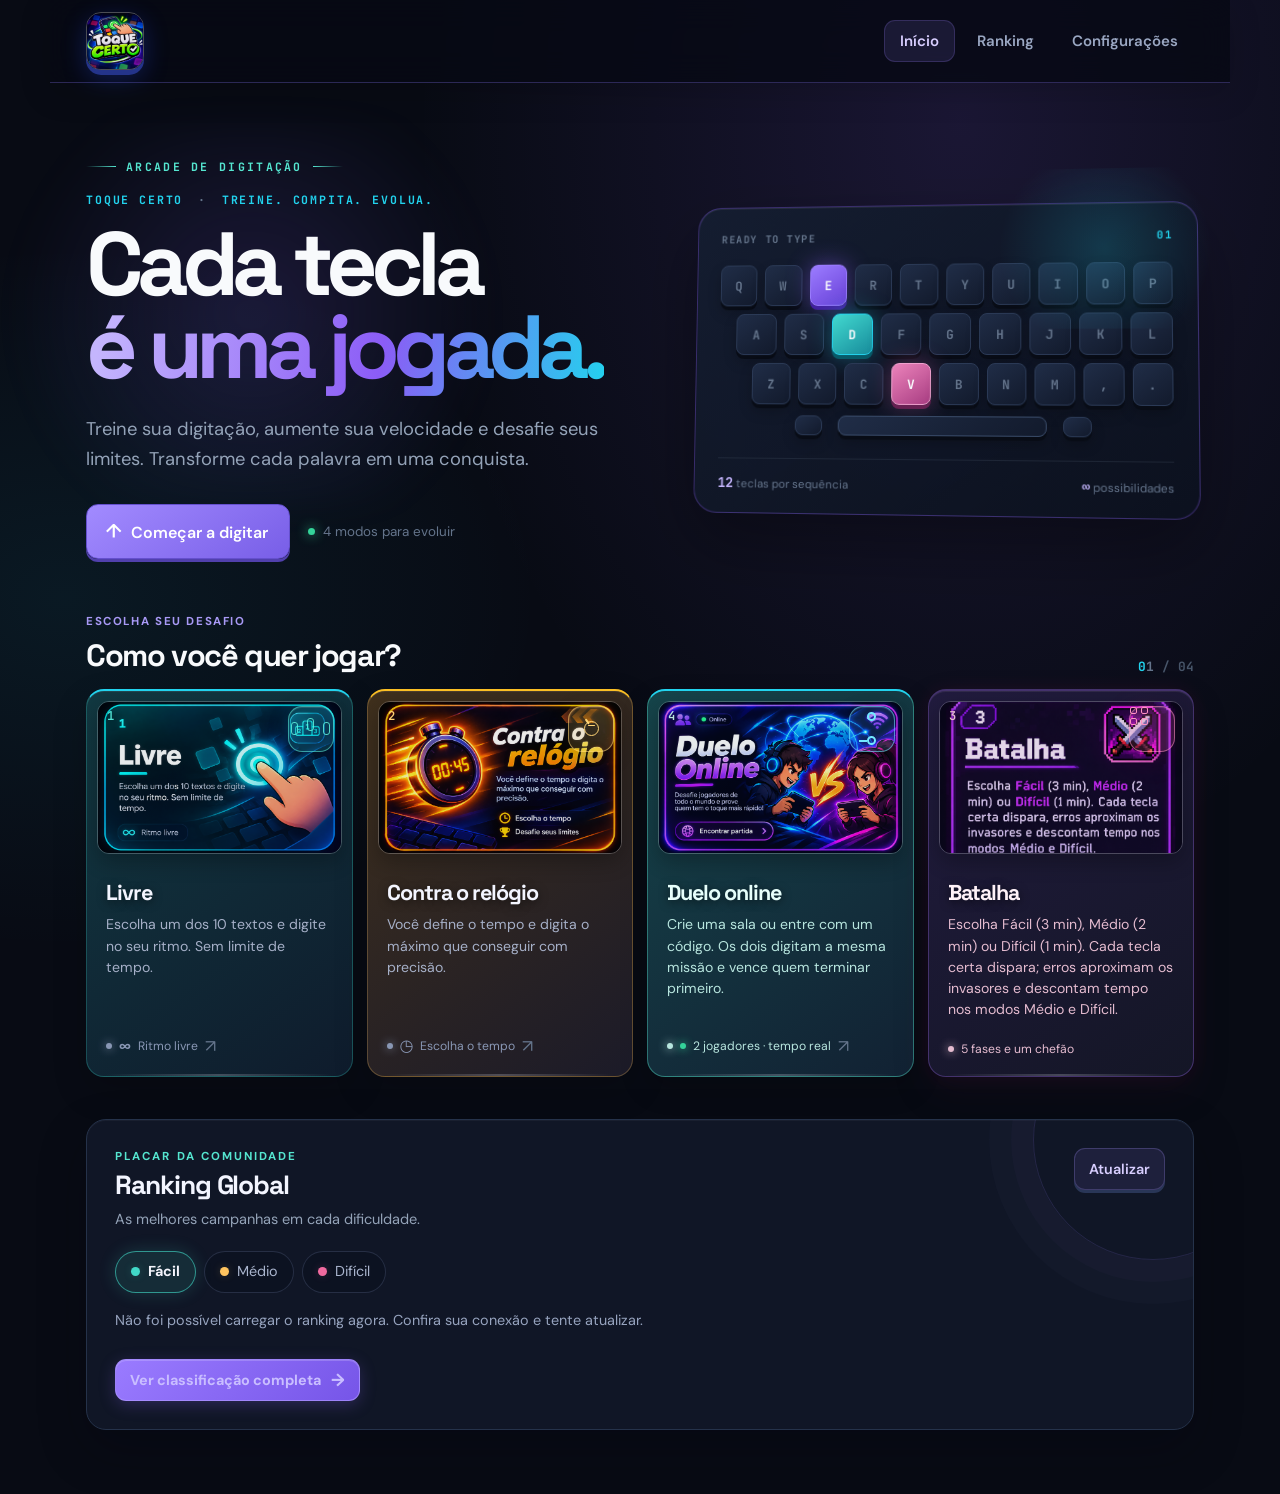
==== commit 639c94f8: "Adiciona artes neon aos modos de jogo" ====
--- a/index.html
+++ b/index.html
@@ -10,7 +10,7 @@
 <link rel="preconnect" href="https://fonts.googleapis.com">
 <link rel="preconnect" href="https://fonts.gstatic.com" crossorigin>
 <link rel="stylesheet" href="https://fonts.googleapis.com/css2?family=DM+Sans:wght@400;500;600;700&family=Space+Grotesk:wght@500;600;700&family=JetBrains+Mono:wght@400;500;700&display=swap">
-<link rel="stylesheet" href="assets/css/styles.css?v=13-brand-logo">
+<link rel="stylesheet" href="assets/css/styles.css?v=14-mode-art">
 </head>
 <body>
 <div class="wrap">
@@ -46,28 +46,28 @@
       <div class="section-heading"><div><span class="eyebrow">ESCOLHA SEU DESAFIO</span><h2>Como você quer jogar?</h2></div><span class="section-count">01 <i>/ 04</i></span></div>
       <div class="modes">
         <button class="mode" type="button" data-mode="1">
-          <span class="legend" aria-hidden="true">1</span>
+          <span class="legend" aria-hidden="true">1</span><img class="mode-art" src="assets/images/modes/modo-livre-neon.png" alt="Modo Livre em Neon">
           <span class="mode-icon icon-free" aria-hidden="true"><span></span><span></span><span></span></span>
           <span class="mode-t">Livre</span>
           <span class="mode-d">Escolha um dos 10 textos e digite no seu ritmo. Sem limite de tempo.</span>
           <span class="meta"><b>∞</b> Ritmo livre <i class="mode-arrow">↗</i></span>
         </button>
         <button class="mode" type="button" data-mode="2">
-          <span class="legend" aria-hidden="true">2</span>
+          <span class="legend" aria-hidden="true">2</span><img class="mode-art" src="assets/images/modes/contra-relogio-neon.png" alt="Desafio Contra o relógio em Neon">
           <span class="mode-icon icon-clock" aria-hidden="true"><i></i></span>
           <span class="mode-t">Contra o relógio</span>
           <span class="mode-d">Você define o tempo e digita o máximo que conseguir com precisão.</span>
           <span class="meta"><b>◷</b> Escolha o tempo <i class="mode-arrow">↗</i></span>
         </button>
         <button class="mode online" type="button" data-mode="4">
-          <span class="legend" aria-hidden="true">4</span>
+          <span class="legend" aria-hidden="true">4</span><img class="mode-art" src="assets/images/modes/duelo-online-neon.png" alt="Duelo online em Neon">
           <span class="mode-icon icon-online" aria-hidden="true"><i></i><i></i></span>
           <span class="mode-t">Duelo online</span>
           <span class="mode-d">Crie uma sala ou entre com um código. Os dois digitam a mesma missão e vence quem terminar primeiro.</span>
           <span class="meta"><b class="live-dot"></b> 2 jogadores · tempo real <i class="mode-arrow">↗</i></span>
         </button>
         <button class="mode battle" type="button" data-mode="3">
-          <span class="legend" aria-hidden="true">3</span>
+          <span class="legend" aria-hidden="true">3</span><img class="mode-art mode-art-battle" src="assets/images/modes/batalha-neon.png" alt="Modo Batalha em Neon">
           <span class="mode-icon icon-battle" aria-hidden="true"><i></i><i></i><i></i><i></i></span>
           <span class="mode-t">Batalha</span>
           <span class="mode-d">Escolha Fácil (3 min), Médio (2 min) ou Difícil (1 min). Cada tecla certa dispara; erros aproximam os invasores e descontam tempo nos modos Médio e Difícil.</span>
--- a/assets/css/styles.css
+++ b/assets/css/styles.css
@@ -524,3 +524,6 @@
 
 /* identidade oficial Toque Certo */
 .logo{gap:10px;padding:0}.brand-logo{display:block;width:58px;height:58px;object-fit:cover;border-radius:15px;border:1px solid rgba(255,255,255,.28);box-shadow:0 5px 0 #24348a,0 8px 24px rgba(39,82,255,.28);transition:transform .16s ease,filter .16s ease}.logo:hover .brand-logo{transform:translateY(-2px) scale(1.03);filter:brightness(1.08)}.logo-word{display:none}@media(max-width:600px){.brand-logo{width:48px;height:48px;border-radius:13px}}
+
+/* artes dos modos de jogo */
+.mode{padding-top:clamp(150px,15vw,190px);overflow:hidden}.mode-art{position:absolute;z-index:0;left:10px;right:10px;top:10px;width:calc(100% - 20px);height:clamp(120px,12vw,158px);object-fit:cover;object-position:center;border:1px solid rgba(255,255,255,.24);border-radius:12px;box-shadow:0 8px 22px rgba(0,0,0,.3);opacity:.9;transition:transform .2s ease,opacity .2s ease,filter .2s ease}.mode-art-battle{object-position:center 24%;}.mode:hover .mode-art{transform:scale(1.035);opacity:1;filter:saturate(1.08) brightness(1.06)}.mode .mode-t,.mode .mode-d,.mode .meta{position:relative;z-index:1}.mode .mode-t{font-size:1.35rem;text-shadow:0 2px 10px rgba(0,0,0,.55)}.mode .mode-d{font-size:.88rem}.mode .legend{z-index:2;text-shadow:0 1px 8px #000}@media(max-width:700px){.mode{padding-top:150px}.mode-art{height:130px}}
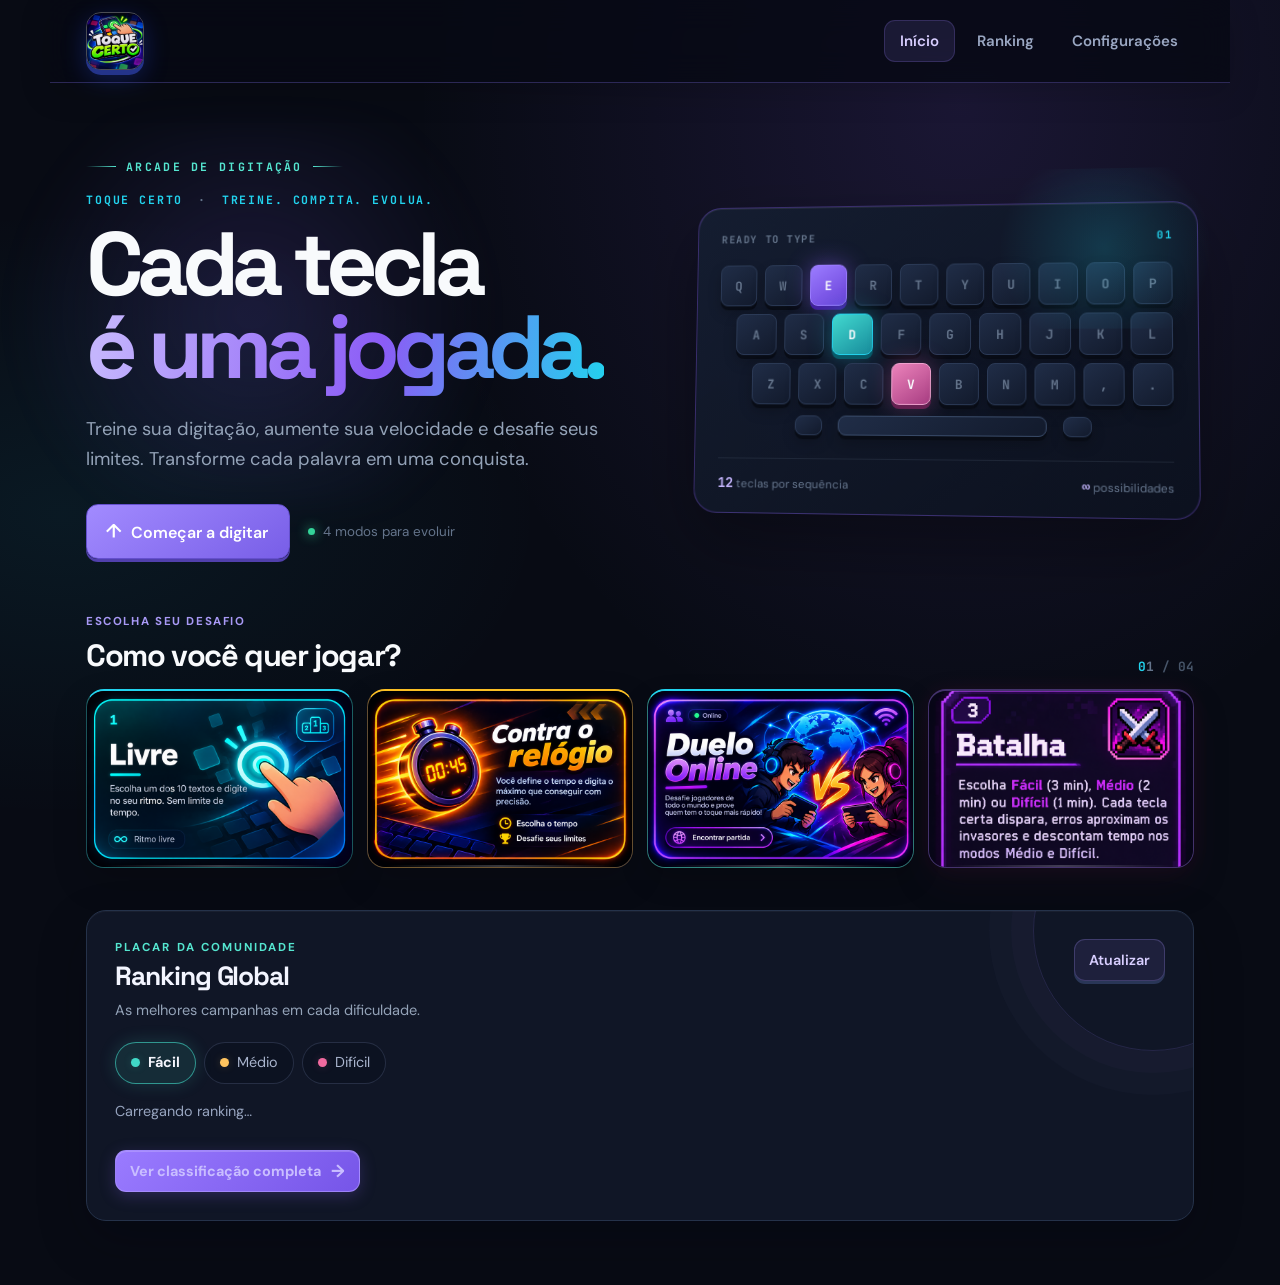
==== commit e2420adc: "Deixa somente imagens nos cartoes de modos" ====
--- a/index.html
+++ b/index.html
@@ -10,7 +10,7 @@
 <link rel="preconnect" href="https://fonts.googleapis.com">
 <link rel="preconnect" href="https://fonts.gstatic.com" crossorigin>
 <link rel="stylesheet" href="https://fonts.googleapis.com/css2?family=DM+Sans:wght@400;500;600;700&family=Space+Grotesk:wght@500;600;700&family=JetBrains+Mono:wght@400;500;700&display=swap">
-<link rel="stylesheet" href="assets/css/styles.css?v=14-mode-art">
+<link rel="stylesheet" href="assets/css/styles.css?v=15-art-only">
 </head>
 <body>
 <div class="wrap">
@@ -45,33 +45,17 @@
       </div>
       <div class="section-heading"><div><span class="eyebrow">ESCOLHA SEU DESAFIO</span><h2>Como você quer jogar?</h2></div><span class="section-count">01 <i>/ 04</i></span></div>
       <div class="modes">
-        <button class="mode" type="button" data-mode="1">
-          <span class="legend" aria-hidden="true">1</span><img class="mode-art" src="assets/images/modes/modo-livre-neon.png" alt="Modo Livre em Neon">
-          <span class="mode-icon icon-free" aria-hidden="true"><span></span><span></span><span></span></span>
-          <span class="mode-t">Livre</span>
-          <span class="mode-d">Escolha um dos 10 textos e digite no seu ritmo. Sem limite de tempo.</span>
-          <span class="meta"><b>∞</b> Ritmo livre <i class="mode-arrow">↗</i></span>
-        </button>
-        <button class="mode" type="button" data-mode="2">
-          <span class="legend" aria-hidden="true">2</span><img class="mode-art" src="assets/images/modes/contra-relogio-neon.png" alt="Desafio Contra o relógio em Neon">
-          <span class="mode-icon icon-clock" aria-hidden="true"><i></i></span>
-          <span class="mode-t">Contra o relógio</span>
-          <span class="mode-d">Você define o tempo e digita o máximo que conseguir com precisão.</span>
-          <span class="meta"><b>◷</b> Escolha o tempo <i class="mode-arrow">↗</i></span>
-        </button>
-        <button class="mode online" type="button" data-mode="4">
-          <span class="legend" aria-hidden="true">4</span><img class="mode-art" src="assets/images/modes/duelo-online-neon.png" alt="Duelo online em Neon">
-          <span class="mode-icon icon-online" aria-hidden="true"><i></i><i></i></span>
-          <span class="mode-t">Duelo online</span>
-          <span class="mode-d">Crie uma sala ou entre com um código. Os dois digitam a mesma missão e vence quem terminar primeiro.</span>
-          <span class="meta"><b class="live-dot"></b> 2 jogadores · tempo real <i class="mode-arrow">↗</i></span>
-        </button>
-        <button class="mode battle" type="button" data-mode="3">
-          <span class="legend" aria-hidden="true">3</span><img class="mode-art mode-art-battle" src="assets/images/modes/batalha-neon.png" alt="Modo Batalha em Neon">
-          <span class="mode-icon icon-battle" aria-hidden="true"><i></i><i></i><i></i><i></i></span>
-          <span class="mode-t">Batalha</span>
-          <span class="mode-d">Escolha Fácil (3 min), Médio (2 min) ou Difícil (1 min). Cada tecla certa dispara; erros aproximam os invasores e descontam tempo nos modos Médio e Difícil.</span>
-          <span class="meta" id="battle-meta"><b>✦</b> 5 fases e um chefão <i class="mode-arrow">↗</i></span>
+        <button class="mode" type="button" data-mode="1" aria-label="Modo Livre">
+<img class="mode-art" src="assets/images/modes/modo-livre-neon.png" alt="Modo Livre em Neon">
+        </button>
+        <button class="mode" type="button" data-mode="2" aria-label="Contra o relógio">
+<img class="mode-art" src="assets/images/modes/contra-relogio-neon.png" alt="Desafio Contra o relógio em Neon">
+        </button>
+        <button class="mode online" type="button" data-mode="4" aria-label="Duelo online">
+          <img class="mode-art" src="assets/images/modes/duelo-online-neon.png" alt="Duelo online em Neon">
+        </button>
+        <button class="mode battle" type="button" data-mode="3" aria-label="Batalha">
+<img class="mode-art mode-art-battle" src="assets/images/modes/batalha-neon.png" alt="Modo Batalha em Neon">
         </button>
       </div>
       <section class="global-ranking" aria-labelledby="ranking-title">
--- a/assets/css/styles.css
+++ b/assets/css/styles.css
@@ -527,3 +527,6 @@
 
 /* artes dos modos de jogo */
 .mode{padding-top:clamp(150px,15vw,190px);overflow:hidden}.mode-art{position:absolute;z-index:0;left:10px;right:10px;top:10px;width:calc(100% - 20px);height:clamp(120px,12vw,158px);object-fit:cover;object-position:center;border:1px solid rgba(255,255,255,.24);border-radius:12px;box-shadow:0 8px 22px rgba(0,0,0,.3);opacity:.9;transition:transform .2s ease,opacity .2s ease,filter .2s ease}.mode-art-battle{object-position:center 24%;}.mode:hover .mode-art{transform:scale(1.035);opacity:1;filter:saturate(1.08) brightness(1.06)}.mode .mode-t,.mode .mode-d,.mode .meta{position:relative;z-index:1}.mode .mode-t{font-size:1.35rem;text-shadow:0 2px 10px rgba(0,0,0,.55)}.mode .mode-d{font-size:.88rem}.mode .legend{z-index:2;text-shadow:0 1px 8px #000}@media(max-width:700px){.mode{padding-top:150px}.mode-art{height:130px}}
+
+/* cartões visuais: somente arte */
+.mode{min-height:0;height:auto;padding:0;background:var(--key-top)}.mode-art{position:relative;left:auto;right:auto;top:auto;width:100%;height:auto;aspect-ratio:3 / 2;display:block;object-fit:cover;border:0;border-radius:15px;box-shadow:none;opacity:1}.mode-art-battle{object-position:center 24%}.mode:hover .mode-art{transform:scale(1.025)}
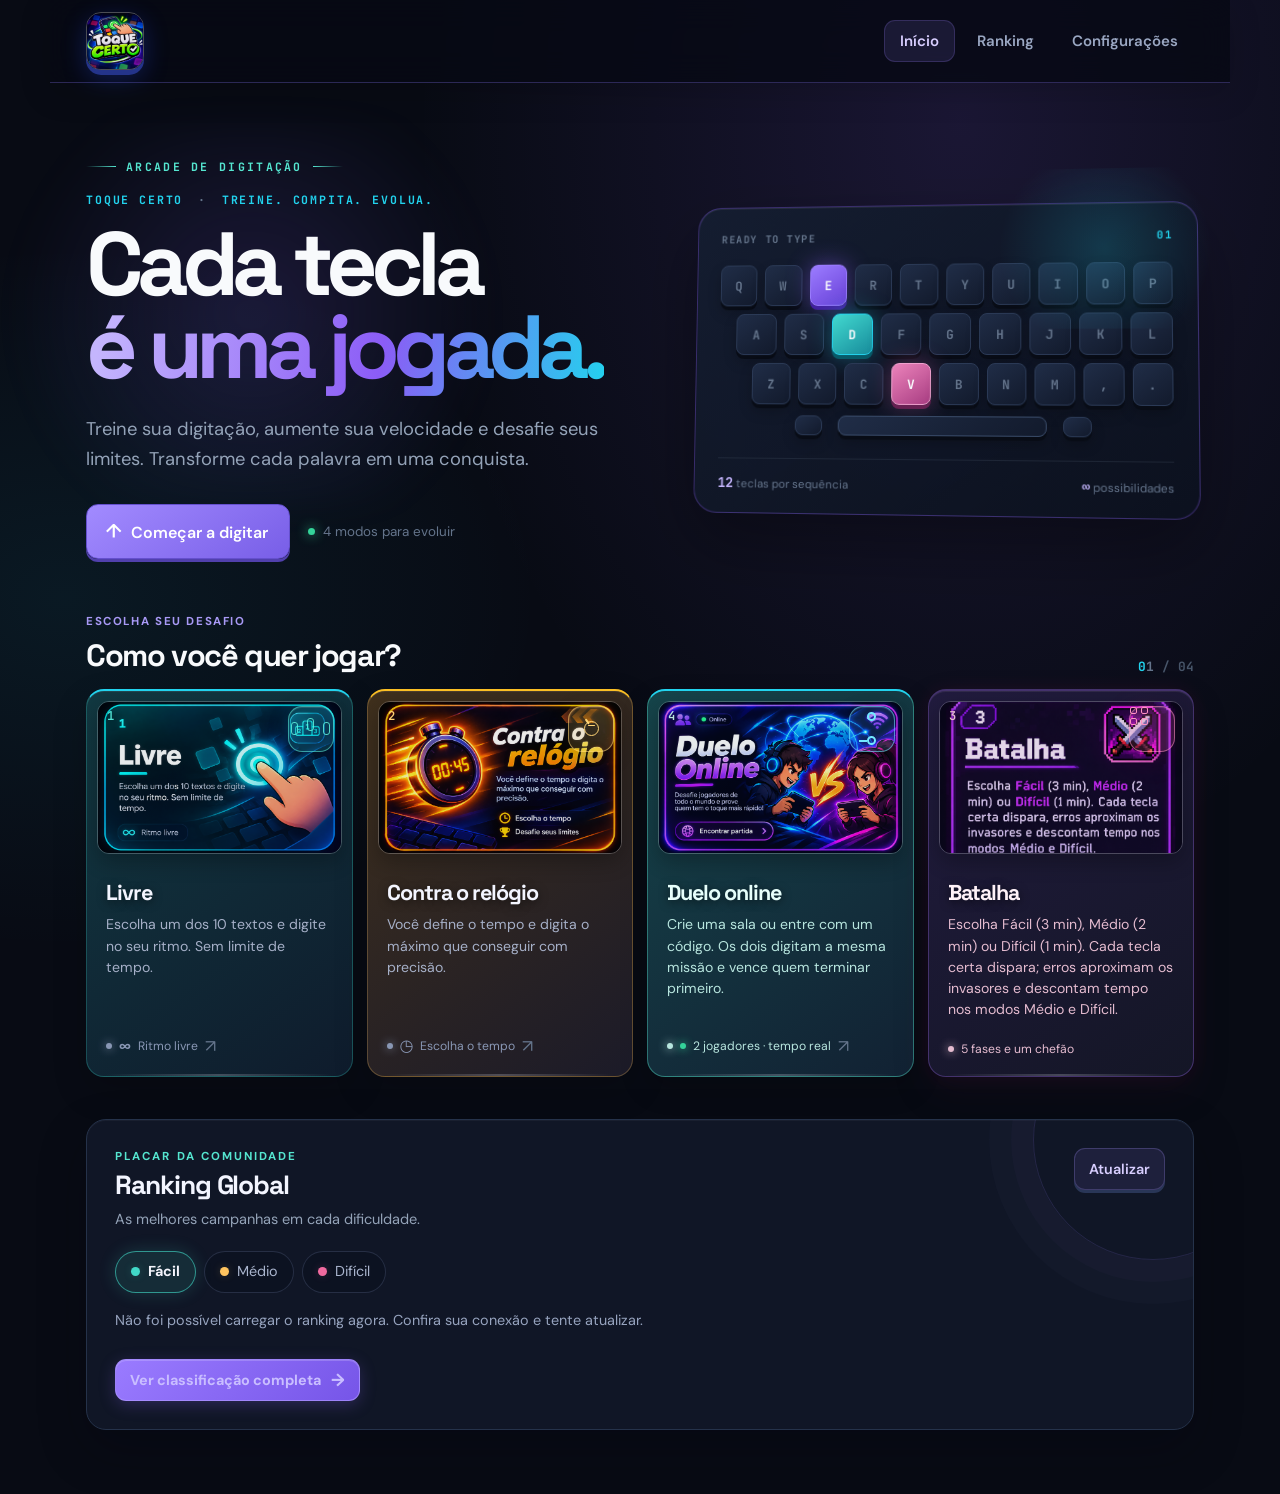
==== commit 59ec6b15: "Revert "Deixa somente imagens nos cartoes de modos" This reverts commit e2420adc313777ba637687458956" ====
--- a/index.html
+++ b/index.html
@@ -10,7 +10,7 @@
 <link rel="preconnect" href="https://fonts.googleapis.com">
 <link rel="preconnect" href="https://fonts.gstatic.com" crossorigin>
 <link rel="stylesheet" href="https://fonts.googleapis.com/css2?family=DM+Sans:wght@400;500;600;700&family=Space+Grotesk:wght@500;600;700&family=JetBrains+Mono:wght@400;500;700&display=swap">
-<link rel="stylesheet" href="assets/css/styles.css?v=15-art-only">
+<link rel="stylesheet" href="assets/css/styles.css?v=14-mode-art">
 </head>
 <body>
 <div class="wrap">
@@ -45,17 +45,33 @@
       </div>
       <div class="section-heading"><div><span class="eyebrow">ESCOLHA SEU DESAFIO</span><h2>Como você quer jogar?</h2></div><span class="section-count">01 <i>/ 04</i></span></div>
       <div class="modes">
-        <button class="mode" type="button" data-mode="1" aria-label="Modo Livre">
-<img class="mode-art" src="assets/images/modes/modo-livre-neon.png" alt="Modo Livre em Neon">
-        </button>
-        <button class="mode" type="button" data-mode="2" aria-label="Contra o relógio">
-<img class="mode-art" src="assets/images/modes/contra-relogio-neon.png" alt="Desafio Contra o relógio em Neon">
-        </button>
-        <button class="mode online" type="button" data-mode="4" aria-label="Duelo online">
-          <img class="mode-art" src="assets/images/modes/duelo-online-neon.png" alt="Duelo online em Neon">
-        </button>
-        <button class="mode battle" type="button" data-mode="3" aria-label="Batalha">
-<img class="mode-art mode-art-battle" src="assets/images/modes/batalha-neon.png" alt="Modo Batalha em Neon">
+        <button class="mode" type="button" data-mode="1">
+          <span class="legend" aria-hidden="true">1</span><img class="mode-art" src="assets/images/modes/modo-livre-neon.png" alt="Modo Livre em Neon">
+          <span class="mode-icon icon-free" aria-hidden="true"><span></span><span></span><span></span></span>
+          <span class="mode-t">Livre</span>
+          <span class="mode-d">Escolha um dos 10 textos e digite no seu ritmo. Sem limite de tempo.</span>
+          <span class="meta"><b>∞</b> Ritmo livre <i class="mode-arrow">↗</i></span>
+        </button>
+        <button class="mode" type="button" data-mode="2">
+          <span class="legend" aria-hidden="true">2</span><img class="mode-art" src="assets/images/modes/contra-relogio-neon.png" alt="Desafio Contra o relógio em Neon">
+          <span class="mode-icon icon-clock" aria-hidden="true"><i></i></span>
+          <span class="mode-t">Contra o relógio</span>
+          <span class="mode-d">Você define o tempo e digita o máximo que conseguir com precisão.</span>
+          <span class="meta"><b>◷</b> Escolha o tempo <i class="mode-arrow">↗</i></span>
+        </button>
+        <button class="mode online" type="button" data-mode="4">
+          <span class="legend" aria-hidden="true">4</span><img class="mode-art" src="assets/images/modes/duelo-online-neon.png" alt="Duelo online em Neon">
+          <span class="mode-icon icon-online" aria-hidden="true"><i></i><i></i></span>
+          <span class="mode-t">Duelo online</span>
+          <span class="mode-d">Crie uma sala ou entre com um código. Os dois digitam a mesma missão e vence quem terminar primeiro.</span>
+          <span class="meta"><b class="live-dot"></b> 2 jogadores · tempo real <i class="mode-arrow">↗</i></span>
+        </button>
+        <button class="mode battle" type="button" data-mode="3">
+          <span class="legend" aria-hidden="true">3</span><img class="mode-art mode-art-battle" src="assets/images/modes/batalha-neon.png" alt="Modo Batalha em Neon">
+          <span class="mode-icon icon-battle" aria-hidden="true"><i></i><i></i><i></i><i></i></span>
+          <span class="mode-t">Batalha</span>
+          <span class="mode-d">Escolha Fácil (3 min), Médio (2 min) ou Difícil (1 min). Cada tecla certa dispara; erros aproximam os invasores e descontam tempo nos modos Médio e Difícil.</span>
+          <span class="meta" id="battle-meta"><b>✦</b> 5 fases e um chefão <i class="mode-arrow">↗</i></span>
         </button>
       </div>
       <section class="global-ranking" aria-labelledby="ranking-title">
--- a/assets/css/styles.css
+++ b/assets/css/styles.css
@@ -527,6 +527,3 @@
 
 /* artes dos modos de jogo */
 .mode{padding-top:clamp(150px,15vw,190px);overflow:hidden}.mode-art{position:absolute;z-index:0;left:10px;right:10px;top:10px;width:calc(100% - 20px);height:clamp(120px,12vw,158px);object-fit:cover;object-position:center;border:1px solid rgba(255,255,255,.24);border-radius:12px;box-shadow:0 8px 22px rgba(0,0,0,.3);opacity:.9;transition:transform .2s ease,opacity .2s ease,filter .2s ease}.mode-art-battle{object-position:center 24%;}.mode:hover .mode-art{transform:scale(1.035);opacity:1;filter:saturate(1.08) brightness(1.06)}.mode .mode-t,.mode .mode-d,.mode .meta{position:relative;z-index:1}.mode .mode-t{font-size:1.35rem;text-shadow:0 2px 10px rgba(0,0,0,.55)}.mode .mode-d{font-size:.88rem}.mode .legend{z-index:2;text-shadow:0 1px 8px #000}@media(max-width:700px){.mode{padding-top:150px}.mode-art{height:130px}}
-
-/* cartões visuais: somente arte */
-.mode{min-height:0;height:auto;padding:0;background:var(--key-top)}.mode-art{position:relative;left:auto;right:auto;top:auto;width:100%;height:auto;aspect-ratio:3 / 2;display:block;object-fit:cover;border:0;border-radius:15px;box-shadow:none;opacity:1}.mode-art-battle{object-position:center 24%}.mode:hover .mode-art{transform:scale(1.025)}
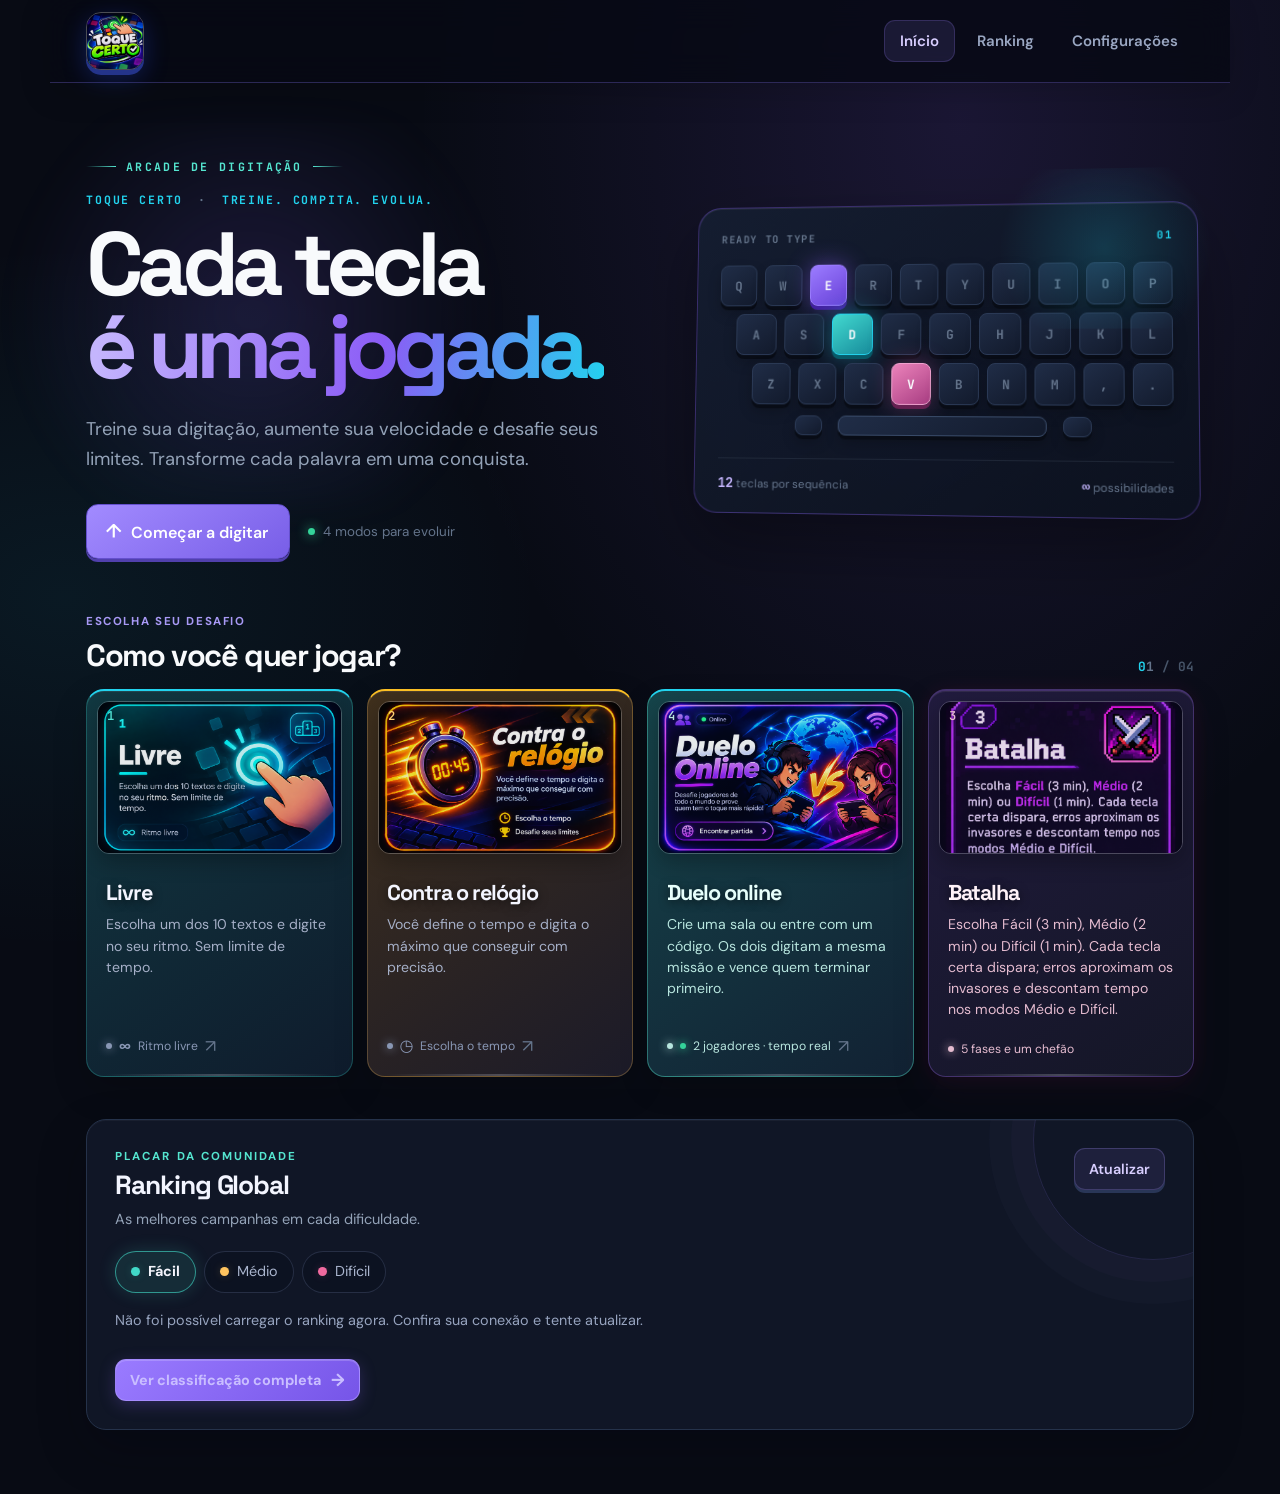
==== commit 8c328f06: "Remove icones extras dos cards de modos" ====
--- a/index.html
+++ b/index.html
@@ -10,7 +10,7 @@
 <link rel="preconnect" href="https://fonts.googleapis.com">
 <link rel="preconnect" href="https://fonts.gstatic.com" crossorigin>
 <link rel="stylesheet" href="https://fonts.googleapis.com/css2?family=DM+Sans:wght@400;500;600;700&family=Space+Grotesk:wght@500;600;700&family=JetBrains+Mono:wght@400;500;700&display=swap">
-<link rel="stylesheet" href="assets/css/styles.css?v=14-mode-art">
+<link rel="stylesheet" href="assets/css/styles.css?v=16-no-mode-icons">
 </head>
 <body>
 <div class="wrap">
@@ -47,28 +47,24 @@
       <div class="modes">
         <button class="mode" type="button" data-mode="1">
           <span class="legend" aria-hidden="true">1</span><img class="mode-art" src="assets/images/modes/modo-livre-neon.png" alt="Modo Livre em Neon">
-          <span class="mode-icon icon-free" aria-hidden="true"><span></span><span></span><span></span></span>
           <span class="mode-t">Livre</span>
           <span class="mode-d">Escolha um dos 10 textos e digite no seu ritmo. Sem limite de tempo.</span>
           <span class="meta"><b>∞</b> Ritmo livre <i class="mode-arrow">↗</i></span>
         </button>
         <button class="mode" type="button" data-mode="2">
           <span class="legend" aria-hidden="true">2</span><img class="mode-art" src="assets/images/modes/contra-relogio-neon.png" alt="Desafio Contra o relógio em Neon">
-          <span class="mode-icon icon-clock" aria-hidden="true"><i></i></span>
           <span class="mode-t">Contra o relógio</span>
           <span class="mode-d">Você define o tempo e digita o máximo que conseguir com precisão.</span>
           <span class="meta"><b>◷</b> Escolha o tempo <i class="mode-arrow">↗</i></span>
         </button>
         <button class="mode online" type="button" data-mode="4">
           <span class="legend" aria-hidden="true">4</span><img class="mode-art" src="assets/images/modes/duelo-online-neon.png" alt="Duelo online em Neon">
-          <span class="mode-icon icon-online" aria-hidden="true"><i></i><i></i></span>
           <span class="mode-t">Duelo online</span>
           <span class="mode-d">Crie uma sala ou entre com um código. Os dois digitam a mesma missão e vence quem terminar primeiro.</span>
           <span class="meta"><b class="live-dot"></b> 2 jogadores · tempo real <i class="mode-arrow">↗</i></span>
         </button>
         <button class="mode battle" type="button" data-mode="3">
           <span class="legend" aria-hidden="true">3</span><img class="mode-art mode-art-battle" src="assets/images/modes/batalha-neon.png" alt="Modo Batalha em Neon">
-          <span class="mode-icon icon-battle" aria-hidden="true"><i></i><i></i><i></i><i></i></span>
           <span class="mode-t">Batalha</span>
           <span class="mode-d">Escolha Fácil (3 min), Médio (2 min) ou Difícil (1 min). Cada tecla certa dispara; erros aproximam os invasores e descontam tempo nos modos Médio e Difícil.</span>
           <span class="meta" id="battle-meta"><b>✦</b> 5 fases e um chefão <i class="mode-arrow">↗</i></span>
